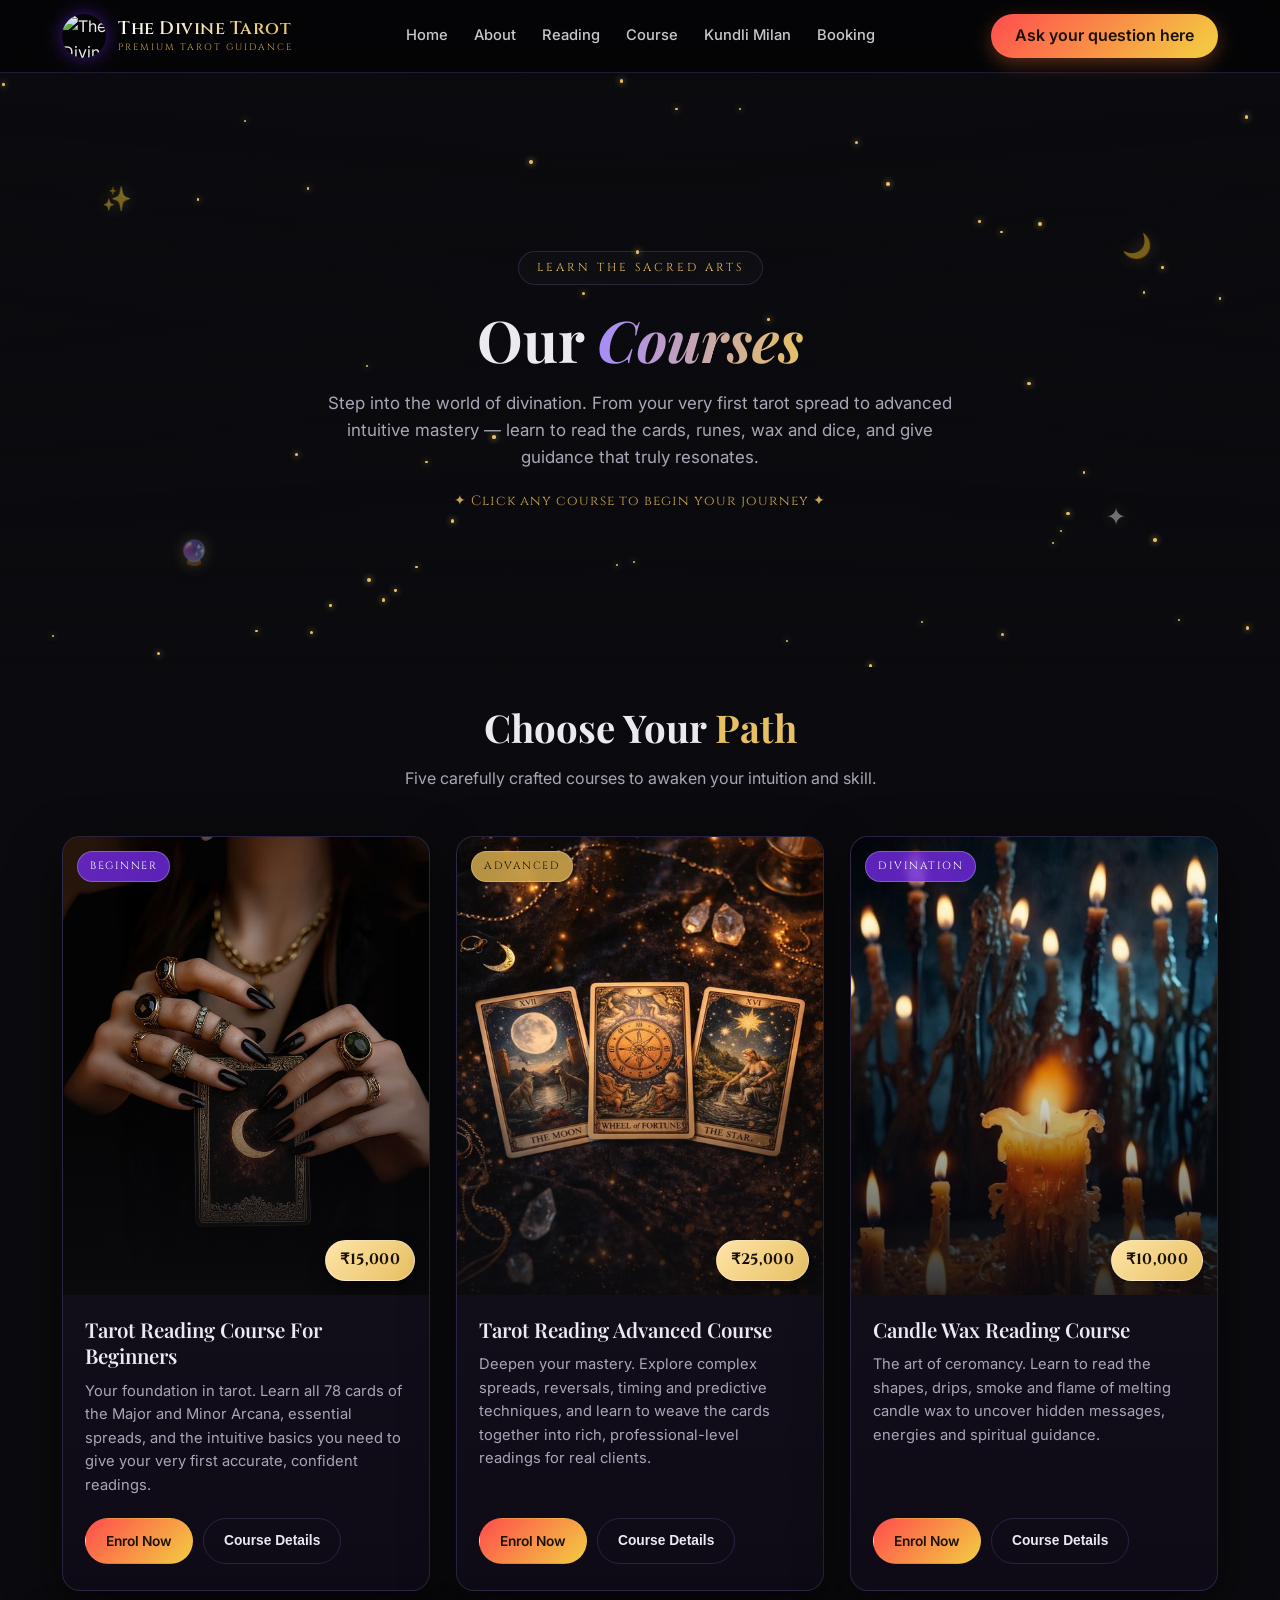
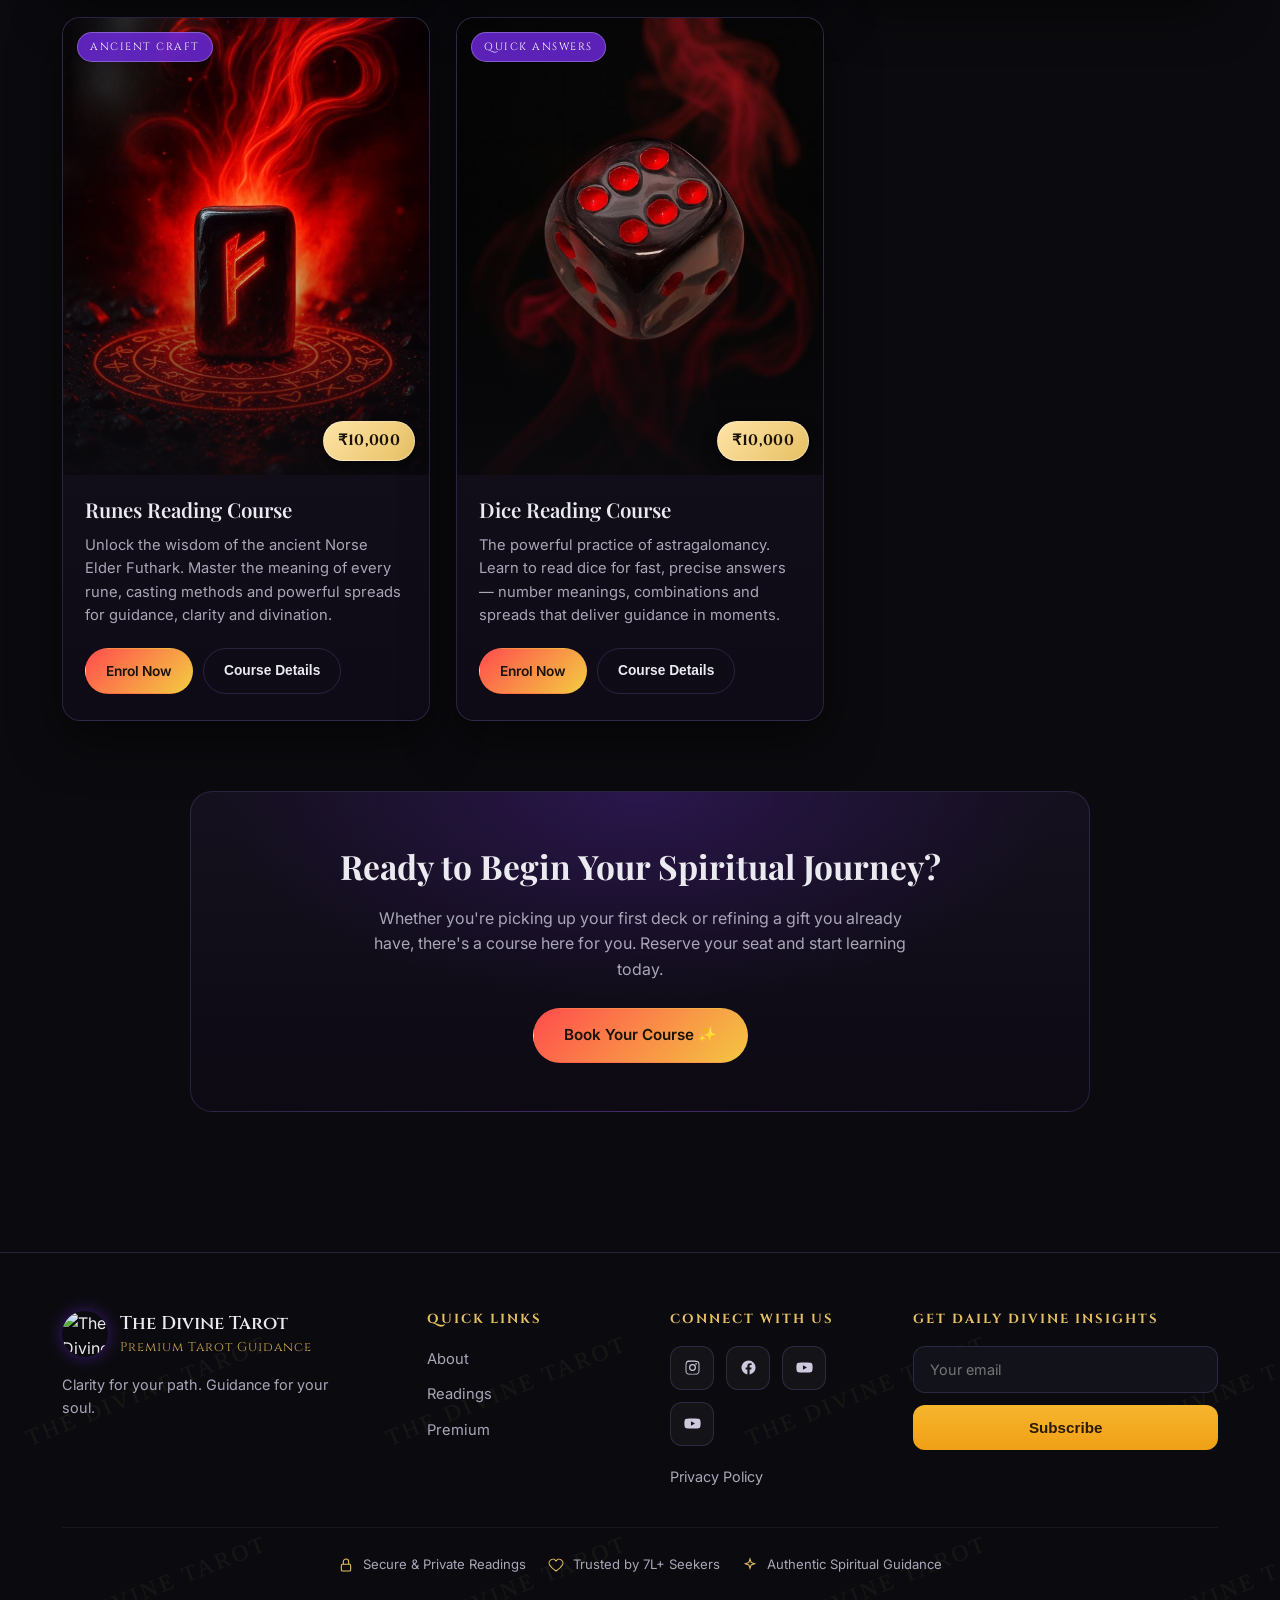
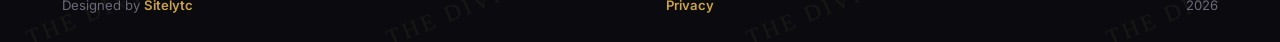
==== index.html @ 6c2a4362 "fix: update course booking link domain to .com" ====
<!DOCTYPE html>
<html lang="en">

<head>
  <meta charset="UTF-8" />
  <meta name="viewport" content="width=device-width, initial-scale=1, maximum-scale=5" />
  <meta name="theme-color" content="#6d28d9" />
  <title>Our Courses | The Divine Tarot</title>
  <meta name="description"
    content="Learn tarot, runes, candle wax and dice reading with The Divine Tarot. Beginner to advanced spiritual courses to master divination and give accurate readings." />
  <meta property="og:title" content="Our Courses | The Divine Tarot" />
  <meta property="og:description"
    content="Master tarot, runes, candle wax and dice reading — beginner to advanced spiritual courses." />
  <meta property="og:type" content="website" />
  <link rel="icon" href="https://thedivinetarotonline.com/logo.png" />
  <link rel="preconnect" href="https://fonts.googleapis.com" />
  <link rel="preconnect" href="https://fonts.gstatic.com" crossorigin />
  <link rel="preconnect" href="https://thedivinetarotonline.co.in" crossorigin />
  <link rel="dns-prefetch" href="https://thedivinetarotonline.co.in" />
  <link
    href="https://fonts.googleapis.com/css2?family=Cinzel:wght@500;600;700&family=Playfair+Display:ital,wght@0,500;0,600;0,700;1,500&family=Inter:wght@300;400;500;600;700&display=swap"
    rel="stylesheet" />
  <noscript>
    <style>
      .reveal {
        opacity: 1 !important
      }
    </style>
  </noscript>
  <style>
    :root {
      --bg: #0b0b0f;
      --bg-soft: #12121a;
      --card: #16121f;
      --text: #eaeaf0;
      --muted: #a9a6b8;
      --purple: #6d28d9;
      --purple-light: #a78bfa;
      --gold: #e6c063;
      --gold-soft: #c9a24b;
      --border: rgba(167, 139, 250, .18);
      --shadow: 0 18px 50px rgba(0, 0, 0, .55);
      --serif: "Playfair Display", serif;
      --display: "Cinzel", serif;
      --body: "Inter", sans-serif;
    }

    * {
      box-sizing: border-box;
      margin: 0;
      padding: 0
    }

    html {
      scroll-behavior: smooth
    }

    body {
      background: var(--bg);
      color: var(--text);
      font-family: var(--body);
      line-height: 1.6;
      -webkit-font-smoothing: antialiased;
      overflow-x: hidden;
    }

    a {
      color: inherit;
      text-decoration: none
    }

    img {
      max-width: 100%;
      display: block
    }

    .wrap {
      max-width: 1200px;
      margin: 0 auto;
      padding: 0 22px
    }

    /* ---------- Header ---------- */
    header.site {
      position: sticky;
      top: 0;
      z-index: 100;
      background: rgba(0, 0, 0, .6);
      backdrop-filter: blur(14px);
      -webkit-backdrop-filter: blur(14px);
      border-bottom: 1px solid var(--border);
    }

    .nav {
      display: grid;
      grid-template-columns: 1fr auto 1fr;
      align-items: center;
      gap: 20px;
      height: 72px;
      position: relative;
    }

    .nav-actions {
      justify-self: end;
      display: flex;
      align-items: center;
      gap: 10px
    }

    .brand {
      justify-self: start;
      display: flex;
      align-items: center;
      gap: 12px
    }

    .brand img {
      width: 44px;
      height: 44px;
      border-radius: 50%;
      box-shadow: 0 0 18px rgba(109, 40, 217, .6)
    }

    .brand-txt {
      display: flex;
      flex-direction: column;
      align-items: flex-start;
      line-height: 1.15
    }

    .brand-name {
      font-family: var(--display);
      font-weight: 600;
      font-size: 1.12rem;
      letter-spacing: .5px;
      background: linear-gradient(90deg, #fff, var(--gold));
      -webkit-background-clip: text;
      background-clip: text;
      -webkit-text-fill-color: transparent;
    }

    .brand-sub {
      font-family: var(--display);
      font-size: .58rem;
      letter-spacing: 2px;
      text-transform: uppercase;
      color: var(--gold-soft);
      margin-top: 2px
    }

    nav.links {
      justify-self: center;
      display: flex;
      align-items: center;
      gap: 26px
    }

    nav.links a {
      font-size: .92rem;
      font-weight: 500;
      color: var(--text);
      opacity: .85;
      transition: .25s;
      position: relative;
    }

    nav.links a::after {
      content: "";
      position: absolute;
      left: 0;
      bottom: -6px;
      width: 0;
      height: 2px;
      background: linear-gradient(90deg, var(--purple), var(--gold));
      transition: .25s;
    }

    nav.links a:hover {
      opacity: 1
    }

    nav.links a:hover::after {
      width: 100%
    }

    .menu-btn {
      display: none;
      position: absolute;
      right: 0;
      top: 50%;
      transform: translateY(-50%);
      z-index: 5;
      background: none;
      border: 0;
      color: var(--text);
      font-size: 1.6rem;
      cursor: pointer;
      line-height: 1
    }

    .mobile-nav {
      display: none;
      flex-direction: column;
      gap: 4px;
      padding: 10px 22px 20px;
      border-bottom: 1px solid var(--border);
      background: rgba(0, 0, 0, .85)
    }

    .mobile-nav a {
      padding: 12px 6px;
      border-bottom: 1px solid rgba(255, 255, 255, .05);
      font-size: .95rem
    }

    .mobile-nav.open {
      display: flex
    }

    .header-cta {
      background: linear-gradient(135deg, #ff4d4d, #f4c542 90%);
      color: #1a1206 !important;
      opacity: 1 !important;
      padding: 9px 24px;
      border-radius: 9999px;
      font-weight: 600;
      box-shadow: 0 6px 18px rgba(255, 120, 60, .32);
      transition: .25s;
      white-space: nowrap
    }

    .header-cta::after {
      display: none !important
    }

    .header-cta:hover {
      filter: brightness(1.07);
      transform: translateY(-1px)
    }

    .header-cta.ghost {
      background: none;
      border: 1px solid var(--border);
      color: var(--text) !important;
      box-shadow: none
    }

    .header-cta.ghost:hover {
      border-color: var(--gold);
      color: var(--gold) !important;
      filter: none
    }

    /* ---------- Hero ---------- */
    .hero {
      position: relative;
      overflow: hidden;
      text-align: center;
      min-height: 66vh;
      display: flex;
      align-items: center;
      justify-content: center;
      padding: 120px 22px 96px;
    }

    .hero-bg {
      position: absolute;
      inset: 0;
      z-index: 0;
      overflow: hidden
    }

    .hero-bg::before {
      content: "";
      position: absolute;
      inset: -6%;
      background: url('https://thedivinetarotonline.com/imgbg.png') center 35%/cover no-repeat;
      animation: kenburns 26s ease-in-out infinite alternate;
      will-change: transform
    }

    .hero-bg::after {
      content: "";
      position: absolute;
      inset: 0;
      background:
        radial-gradient(1100px 520px at 50% 34%, rgba(11, 11, 15, .28), transparent 72%),
        linear-gradient(180deg, rgba(11, 11, 15, .80), rgba(11, 11, 15, .50) 42%, rgba(11, 11, 15, .95));
    }

    @keyframes kenburns {
      0% {
        transform: scale(1.02) translateY(0)
      }

      100% {
        transform: scale(1.16) translateY(-2.5%)
      }
    }

    .eyebrow {
      display: inline-block;
      font-family: var(--display);
      letter-spacing: 3px;
      font-size: .72rem;
      text-transform: uppercase;
      color: var(--gold);
      border: 1px solid var(--border);
      border-radius: 40px;
      padding: 7px 18px;
      margin-bottom: 22px;
      background: rgba(255, 255, 255, .02);
    }

    .hero h1 {
      font-family: var(--serif);
      font-weight: 700;
      font-size: clamp(2.2rem, 5vw, 3.6rem);
      line-height: 1.12;
      margin-bottom: 18px;
    }

    .hero h1 em {
      font-style: italic;
      background: linear-gradient(90deg, var(--purple-light), var(--gold));
      -webkit-background-clip: text;
      background-clip: text;
      -webkit-text-fill-color: transparent
    }

    .hero p {
      max-width: 640px;
      margin: 0 auto;
      color: var(--muted);
      font-size: 1.06rem
    }

    .hero .note {
      margin-top: 20px;
      font-size: .85rem;
      color: var(--gold-soft);
      font-family: var(--display);
      letter-spacing: 1px
    }

    /* ---------- Courses ---------- */
    .courses {
      padding: 30px 0 70px
    }

    .section-head {
      text-align: center;
      margin-bottom: 44px
    }

    .section-head h2 {
      font-family: var(--serif);
      font-size: clamp(1.7rem, 3.5vw, 2.4rem);
      font-weight: 700
    }

    .section-head span {
      color: var(--gold)
    }

    .section-head p {
      color: var(--muted);
      margin-top: 8px
    }

    .grid {
      display: grid;
      gap: 26px;
      grid-template-columns: repeat(3, 1fr);
    }

    .card {
      background: linear-gradient(180deg, var(--card), #0e0b16);
      border: 1px solid var(--border);
      border-radius: 18px;
      overflow: hidden;
      display: flex;
      flex-direction: column;
      box-shadow: var(--shadow);
      transition: transform .3s ease, border-color .3s ease, box-shadow .3s ease;
    }

    .card:hover {
      transform: translateY(-8px);
      border-color: rgba(230, 192, 99, .5);
      box-shadow: 0 26px 60px rgba(109, 40, 217, .28)
    }

    .card .thumb {
      position: relative;
      aspect-ratio: 4/5;
      overflow: hidden
    }

    .card .thumb img {
      width: 100%;
      height: 100%;
      object-fit: cover;
      transition: .5s
    }

    .card:hover .thumb img {
      transform: scale(1.06)
    }

    .card .thumb::after {
      content: "";
      position: absolute;
      inset: 0;
      background: linear-gradient(180deg, transparent 45%, rgba(11, 11, 15, .85))
    }

    .badge {
      position: absolute;
      top: 14px;
      left: 14px;
      z-index: 2;
      font-family: var(--display);
      font-size: .66rem;
      letter-spacing: 1.5px;
      text-transform: uppercase;
      padding: 6px 12px;
      border-radius: 30px;
      color: #fff;
      background: rgba(109, 40, 217, .85);
      border: 1px solid rgba(255, 255, 255, .25);
      backdrop-filter: blur(4px);
    }

    .badge.adv {
      background: rgba(201, 162, 75, .9);
      color: #1a1206
    }

    .price-tag {
      position: absolute;
      bottom: 14px;
      right: 14px;
      z-index: 2;
      font-family: var(--display);
      font-weight: 700;
      font-size: .95rem;
      letter-spacing: .3px;
      padding: 7px 14px;
      border-radius: 40px;
      color: #1a1206;
      background: linear-gradient(135deg, #ffe4a8, #e6c063);
      box-shadow: 0 6px 16px rgba(0, 0, 0, .45);
      border: 1px solid rgba(255, 255, 255, .35)
    }

    .card .body {
      padding: 22px 22px 26px;
      display: flex;
      flex-direction: column;
      flex: 1
    }

    .card h3 {
      font-family: var(--serif);
      font-size: 1.28rem;
      font-weight: 600;
      margin-bottom: 10px;
      line-height: 1.3
    }

    .card p {
      color: var(--muted);
      font-size: .92rem;
      flex: 1
    }

    .card .cta-row {
      display: flex;
      gap: 10px;
      margin-top: 20px;
      flex-wrap: wrap
    }

    .btn {
      display: inline-block;
      font-weight: 600;
      font-size: .86rem;
      padding: 11px 20px;
      border-radius: 40px;
      cursor: pointer;
      transition: .25s;
      border: 1px solid transparent;
    }

    .btn-primary {
      background: linear-gradient(135deg, #ff4d4d 0%, #f4c542 55%, #ffe4a8 100%);
      background-size: 200% 100%;
      color: #1a1206;
      border-radius: 9999px;
      animation: ctaPulse 2.6s ease-in-out infinite;
    }

    .btn-primary:hover {
      filter: brightness(1.06);
      transform: translateY(-2px)
    }

    .btn-ghost {
      background: transparent;
      border-color: var(--border);
      color: var(--text)
    }

    .btn-ghost:hover {
      border-color: var(--gold);
      color: var(--gold)
    }

    /* ---------- Enroll strip ---------- */
    .strip {
      text-align: center;
      margin: 0 auto 70px;
      max-width: 900px;
      padding: 48px 30px;
      border-radius: 22px;
      border: 1px solid var(--border);
      background:
        radial-gradient(600px 300px at 50% 0%, rgba(109, 40, 217, .25), transparent 70%),
        linear-gradient(180deg, #14101d, #0d0a14);
    }

    .strip h2 {
      font-family: var(--serif);
      font-size: clamp(1.5rem, 3vw, 2.1rem);
      margin-bottom: 12px
    }

    .strip p {
      color: var(--muted);
      max-width: 560px;
      margin: 0 auto 26px
    }

    /* ---------- Footer ---------- */
    footer.site {
      position: relative;
      overflow: hidden;
      background: var(--bg);
      border-top: 1px solid var(--border);
      padding: 56px 0 26px
    }

    footer.site::before {
      content: "";
      position: absolute;
      inset: 0;
      z-index: 0;
      pointer-events: none;
      background-image: url("data:image/svg+xml,%3Csvg xmlns='http://www.w3.org/2000/svg' width='360' height='200'%3E%3Ctext x='6' y='130' font-family='Georgia,serif' font-size='23' letter-spacing='3' fill='%23e6c063' fill-opacity='0.06' transform='rotate(-22 180 100)'%3ETHE DIVINE TAROT%3C/text%3E%3C/svg%3E");
      background-size: 360px 200px
    }

    footer.site .wrap {
      position: relative;
      z-index: 1
    }

    .foot-grid {
      display: grid;
      grid-template-columns: 1.6fr 1fr 1fr 1.5fr;
      gap: 40px
    }

    .foot-brand .fb-top {
      display: flex;
      align-items: center;
      gap: 12px;
      margin-bottom: 14px
    }

    .foot-brand img {
      width: 46px;
      height: 46px;
      border-radius: 50%;
      box-shadow: 0 0 16px rgba(109, 40, 217, .5)
    }

    .foot-brand h4 {
      font-family: var(--display);
      font-weight: 600;
      font-size: 1.15rem
    }

    .foot-brand .tag {
      color: var(--gold-soft);
      font-size: .8rem;
      font-family: var(--display);
      letter-spacing: 1px
    }

    .foot-brand p.desc {
      color: var(--muted);
      font-size: .9rem;
      margin-top: 12px;
      max-width: 300px
    }

    .foot h5 {
      font-family: var(--display);
      font-size: .82rem;
      letter-spacing: 2px;
      text-transform: uppercase;
      color: var(--gold);
      margin-bottom: 16px
    }

    .foot ul {
      list-style: none;
      display: flex;
      flex-direction: column;
      gap: 10px
    }

    .foot ul a {
      color: var(--muted);
      font-size: .92rem;
      transition: .2s
    }

    .foot ul a:hover {
      color: var(--text);
      padding-left: 4px
    }

    .socials {
      display: flex;
      gap: 12px;
      margin-bottom: 18px;
      flex-wrap: wrap
    }

    .socials a {
      width: 44px;
      height: 44px;
      border-radius: 12px;
      border: 1px solid var(--border);
      background: rgba(255, 255, 255, .04);
      display: flex;
      align-items: center;
      justify-content: center;
      color: #cfc9dd;
      transition: .25s
    }

    .socials a:hover {
      border-color: var(--gold);
      color: #fff;
      background: rgba(255, 255, 255, .09);
      transform: translateY(-2px)
    }

    .socials svg {
      width: 17px;
      height: 17px;
      fill: currentColor
    }

    .news {
      display: flex;
      flex-direction: column;
      gap: 12px;
      max-width: 360px
    }

    .news input {
      width: 100%;
      background: var(--bg-soft);
      border: 1px solid var(--border);
      border-radius: 12px;
      padding: 14px 16px;
      color: var(--text);
      font-family: var(--body);
      font-size: .9rem
    }

    .news input:focus {
      outline: none;
      border-color: var(--gold-soft)
    }

    .news button {
      width: 100%;
      background: linear-gradient(180deg, #f6b52e, #f0a015);
      border: 0;
      color: #2a1a00;
      padding: 14px;
      border-radius: 12px;
      font-weight: 700;
      font-size: .95rem;
      cursor: pointer;
      transition: .2s
    }

    .news button:hover {
      filter: brightness(1.05)
    }

    .foot-privacy {
      display: inline-block;
      color: var(--muted);
      font-size: .9rem;
      transition: .2s
    }

    .foot-privacy:hover {
      color: var(--gold);
      padding-left: 4px
    }

    .foot-email {
      margin-top: 18px;
      color: var(--gold-soft);
      font-size: .86rem;
      display: flex;
      align-items: center;
      gap: 9px
    }

    .foot-email svg {
      width: 15px;
      height: 15px;
      stroke: var(--gold);
      fill: none;
      stroke-width: 1.6
    }

    .trust {
      display: flex;
      gap: 22px;
      flex-wrap: wrap;
      justify-content: center;
      margin: 38px 0 20px;
      padding-top: 26px;
      border-top: 1px solid rgba(255, 255, 255, .06)
    }

    .trust span {
      font-size: .82rem;
      color: var(--muted);
      display: flex;
      align-items: center;
      gap: 9px
    }

    .trust span svg {
      width: 16px;
      height: 16px;
      stroke: var(--gold);
      fill: none;
      stroke-width: 1.6;
      flex-shrink: 0
    }

    .copy {
      display: flex;
      justify-content: space-between;
      align-items: center;
      flex-wrap: wrap;
      gap: 8px;
      color: #6b6879;
      font-size: .82rem
    }

    .copy a {
      color: var(--gold-soft);
      font-weight: 600
    }

    /* ---------- Animations (matched to core site) ---------- */
    @keyframes ctaPulse {

      0%,
      100% {
        box-shadow: 0 0 20px rgba(255, 215, 0, .30), 0 0 42px rgba(255, 77, 77, .16);
        background-position: 0% 50%
      }

      50% {
        box-shadow: 0 0 30px rgba(255, 215, 0, .50), 0 0 66px rgba(255, 77, 77, .26);
        background-position: 100% 50%
      }
    }

    @keyframes fadeInUp {
      0% {
        opacity: 0;
        transform: translateY(26px)
      }

      100% {
        opacity: 1;
        transform: translateY(0)
      }
    }

    @keyframes floatY {

      0%,
      100% {
        transform: translateY(0)
      }

      50% {
        transform: translateY(-10px)
      }
    }

    @keyframes twinkle {

      0%,
      100% {
        opacity: .12;
        transform: scale(.7)
      }

      50% {
        opacity: .9;
        transform: scale(1.15)
      }
    }

    @keyframes spinSlow {
      to {
        transform: rotate(1turn)
      }
    }

    @keyframes shimmerSweep {
      0% {
        transform: translateX(-160%)
      }

      60%,
      100% {
        transform: translateX(160%)
      }
    }

    @keyframes glowPulse {

      0%,
      100% {
        box-shadow: 0 0 16px rgba(109, 40, 217, .5)
      }

      50% {
        box-shadow: 0 0 26px rgba(230, 192, 99, .55)
      }
    }

    .reveal {
      opacity: 0
    }

    .reveal.in {
      animation: fadeInUp .7s cubic-bezier(.4, 0, .2, 1) forwards
    }

    /* starfield + floating glyphs in hero */
    .hero-inner {
      position: relative;
      z-index: 3;
      max-width: 780px;
      margin: 0 auto
    }

    .stars {
      position: absolute;
      inset: 0;
      z-index: 1;
      pointer-events: none
    }

    .stars i {
      position: absolute;
      width: 3px;
      height: 3px;
      border-radius: 50%;
      background: var(--gold);
      box-shadow: 0 0 6px var(--gold);
      animation: twinkle 4s ease-in-out infinite
    }

    .float-glyph {
      position: absolute;
      z-index: 1;
      font-size: 1.5rem;
      opacity: .45;
      pointer-events: none;
      animation: floatY 7s ease-in-out infinite;
      filter: drop-shadow(0 0 8px rgba(230, 192, 99, .5))
    }

    /* logo subtle glow */
    .brand img {
      animation: glowPulse 4s ease-in-out infinite
    }

    /* card shine sweep on hover */
    .card {
      position: relative
    }

    .card::before {
      content: "";
      position: absolute;
      top: 0;
      left: -30%;
      width: 60%;
      height: 100%;
      z-index: 4;
      pointer-events: none;
      transform: translateX(-160%);
      background: linear-gradient(100deg, transparent, rgba(255, 255, 255, .16), transparent)
    }

    .card:hover::before {
      animation: shimmerSweep 1.1s ease
    }

    /* ---------- Course detail modal ---------- */
    body.no-scroll {
      overflow: hidden
    }

    .modal-overlay {
      position: fixed;
      inset: 0;
      z-index: 200;
      display: flex;
      align-items: center;
      justify-content: center;
      padding: 20px;
      background: rgba(6, 5, 12, .78);
      backdrop-filter: blur(6px);
      -webkit-backdrop-filter: blur(6px);
      opacity: 0;
      visibility: hidden;
      transition: opacity .3s ease, visibility .3s ease;
    }

    .modal-overlay.open {
      opacity: 1;
      visibility: visible
    }

    .modal {
      --accent: #8b5cf6;
      position: relative;
      width: 100%;
      max-width: 620px;
      max-height: 88vh;
      overflow-y: auto;
      background: linear-gradient(180deg, #17121f, #0c0a13);
      border: 1px solid color-mix(in srgb, var(--accent) 45%, transparent);
      border-radius: 20px;
      box-shadow: 0 30px 80px rgba(0, 0, 0, .6), 0 0 46px color-mix(in srgb, var(--accent) 28%, transparent);
      transform: translateY(24px) scale(.96);
      opacity: 0;
      transition: transform .35s cubic-bezier(.2, .8, .2, 1), opacity .35s ease;
    }

    .modal-overlay.open .modal {
      transform: translateY(0) scale(1);
      opacity: 1
    }

    .modal::-webkit-scrollbar {
      width: 8px
    }

    .modal::-webkit-scrollbar-thumb {
      background: color-mix(in srgb, var(--accent) 50%, transparent);
      border-radius: 8px
    }

    .modal-close {
      position: absolute;
      top: 12px;
      right: 12px;
      z-index: 3;
      width: 38px;
      height: 38px;
      border-radius: 50%;
      border: 1px solid var(--border);
      background: rgba(0, 0, 0, .45);
      color: #fff;
      font-size: 1.4rem;
      line-height: 1;
      cursor: pointer;
      transition: .2s;
      display: flex;
      align-items: center;
      justify-content: center
    }

    .modal-close:hover {
      background: var(--accent);
      border-color: var(--accent);
      transform: rotate(90deg)
    }

    .modal-media {
      position: relative;
      height: 180px;
      overflow: hidden;
      border-radius: 20px 20px 0 0
    }

    .modal-media img {
      width: 100%;
      height: 100%;
      object-fit: cover
    }

    .modal-media::after {
      content: "";
      position: absolute;
      inset: 0;
      background: linear-gradient(180deg, transparent 30%, rgba(12, 10, 19, .95))
    }

    .modal-eyebrow {
      position: absolute;
      top: 16px;
      left: 18px;
      z-index: 2;
      font-family: var(--display);
      font-size: .64rem;
      letter-spacing: 2px;
      text-transform: uppercase;
      padding: 6px 13px;
      border-radius: 30px;
      color: #1a1206;
      background: var(--accent);
      box-shadow: 0 4px 14px color-mix(in srgb, var(--accent) 45%, transparent)
    }

    .modal-body {
      padding: 6px 26px 28px
    }

    .modal-head {
      display: flex;
      align-items: flex-start;
      justify-content: space-between;
      gap: 16px;
      margin: -42px 0 6px;
      position: relative;
      z-index: 2
    }

    .modal-head h3 {
      font-family: var(--serif);
      font-size: 1.5rem;
      font-weight: 700;
      line-height: 1.25;
      text-shadow: 0 2px 10px rgba(0, 0, 0, .6)
    }

    .modal-price {
      flex-shrink: 0;
      font-family: var(--display);
      font-weight: 700;
      font-size: 1rem;
      white-space: nowrap;
      padding: 8px 16px;
      border-radius: 40px;
      color: #1a1206;
      background: linear-gradient(135deg, #ffe4a8, var(--accent));
      box-shadow: 0 6px 18px color-mix(in srgb, var(--accent) 40%, transparent)
    }

    .modal h4 {
      font-family: var(--display);
      font-size: .78rem;
      letter-spacing: 2px;
      text-transform: uppercase;
      color: var(--accent);
      margin: 22px 0 12px;
      display: flex;
      align-items: center;
      gap: 8px
    }

    .modal h4::before {
      content: "";
      width: 22px;
      height: 1px;
      background: var(--accent)
    }

    .modal-list {
      list-style: none;
      display: flex;
      flex-direction: column;
      gap: 9px
    }

    .modal-list li {
      position: relative;
      padding-left: 28px;
      color: var(--text);
      font-size: .94rem;
      line-height: 1.5
    }

    .modal-list li::before {
      content: "✦";
      position: absolute;
      left: 0;
      top: 1px;
      color: var(--accent);
      font-size: .85rem
    }

    .modal-list.need li::before {
      content: "◆";
      font-size: .7rem;
      top: 3px;
      opacity: .8
    }

    .modal-info {
      margin-top: 22px;
      padding: 16px 18px;
      border-radius: 14px;
      background: rgba(255, 255, 255, .03);
      border: 1px solid var(--border);
      color: var(--muted);
      font-size: .86rem;
      line-height: 1.6
    }

    .modal-info b {
      color: var(--gold-soft);
      font-weight: 600
    }

    .modal-cta {
      display: flex;
      gap: 12px;
      margin-top: 24px;
      flex-wrap: wrap
    }

    .modal-cta .btn {
      flex: 1;
      text-align: center;
      min-width: 150px
    }

    @media(max-width:520px) {
      .modal-head {
        flex-direction: column;
        gap: 10px;
        margin-top: -36px
      }

      .modal-body {
        padding: 6px 20px 24px
      }
    }

    @media(prefers-reduced-motion:reduce) {
      * {
        animation: none !important;
        transition: none !important
      }

      .reveal {
        opacity: 1
      }

      .modal {
        transform: none
      }
    }

    @media(max-width:900px) {
      .grid {
        grid-template-columns: repeat(2, 1fr)
      }

      .foot-grid {
        grid-template-columns: 1fr 1fr;
        gap: 32px
      }

      .foot-brand {
        grid-column: 1/-1
      }
    }

    @media(max-width:860px) {
      .nav {
        display: flex;
        justify-content: space-between;
        align-items: center
      }

      .nav-actions,
      nav.links {
        display: none
      }

      .menu-btn {
        display: block;
        position: static;
        transform: none
      }

      .brand {
        justify-self: auto
      }

      .brand-sub {
        display: none
      }
    }

    @media(max-width:680px) {
      .grid {
        grid-template-columns: 1fr;
        max-width: 400px;
        margin: 0 auto
      }

      .foot-grid {
        grid-template-columns: 1fr
      }
    }
  </style>
</head>

<body>

  <!-- ============ HEADER ============ -->
  <header class="site">
    <div class="wrap nav">
      <a class="brand" href="https://thedivinetarotonline.com/">
        <img src="https://thedivinetarotonline.com/logo.png" alt="The Divine Tarot Logo" />
        <span class="brand-txt">
          <span class="brand-name">The Divine Tarot</span>
          <span class="brand-sub">Premium Tarot Guidance</span>
        </span>
      </a>
      <nav class="links">
        <a href="https://thedivinetarotonline.com/">Home</a>
        <a href="https://thedivinetarotonline.com/about">About</a>
        <a href="https://thedivinetarotonline.com/reading">Reading</a>
        <a href="https://learn.thedivinetarotonline.com/">Course</a>
        <a href="https://thedivinetarotonline.com/kundli-milan">Kundli Milan</a>
        <a href="https://thedivinetarotonline.co.in/">Booking</a>
      </nav>
      <div class="nav-actions">
        <a class="header-cta" href="https://thedivinetarotonline.com/reading">Ask your question here</a>
      </div>
      <button class="menu-btn" id="menuBtn" aria-label="Open menu">&#9776;</button>
    </div>
    <div class="mobile-nav" id="mobileNav">
      <a href="https://thedivinetarotonline.com/">Home</a>
      <a href="https://thedivinetarotonline.com/about">About</a>
      <a href="https://thedivinetarotonline.com/reading">Reading</a>
      <a href="https://learn.thedivinetarotonline.com/">Course</a>
      <a href="https://thedivinetarotonline.com/kundli-milan">Kundli Milan</a>
      <a href="https://thedivinetarotonline.co.in/">Booking</a>
      <a href="https://thedivinetarotonline.com/reading">Ask your question here</a>
    </div>
  </header>

  <!-- ============ HERO ============ -->
  <section class="hero">
    <div class="hero-bg" aria-hidden="true"></div>
    <div class="stars" id="stars" aria-hidden="true"></div>
    <span class="float-glyph" style="top:18%;left:8%" aria-hidden="true">✨</span>
    <span class="float-glyph" style="top:26%;right:10%;animation-delay:1.5s" aria-hidden="true">🌙</span>
    <span class="float-glyph" style="bottom:16%;left:14%;animation-delay:2.4s" aria-hidden="true">🔮</span>
    <span class="float-glyph" style="bottom:22%;right:12%;animation-delay:.8s" aria-hidden="true">✦</span>
    <div class="hero-inner">
      <span class="eyebrow reveal">Learn The Sacred Arts</span>
      <h1 class="reveal" style="animation-delay:.1s">Our <em>Courses</em></h1>
      <p class="reveal" style="animation-delay:.2s">Step into the world of divination. From your very first tarot spread
        to advanced intuitive mastery — learn to read the cards, runes, wax and dice, and give guidance that truly
        resonates.</p>
      <div class="note reveal" style="animation-delay:.3s">✦ Click any course to begin your journey ✦</div>
    </div>
  </section>

  <!-- ============ COURSES ============ -->
  <section class="courses">
    <div class="wrap">
      <div class="section-head reveal">
        <h2>Choose Your <span>Path</span></h2>
        <p>Five carefully crafted courses to awaken your intuition and skill.</p>
      </div>

      <div class="grid">

        <!-- 1. Beginner -->
        <article class="card reveal">
          <div class="thumb">
            <span class="badge">Beginner</span>
            <img src="images/221f368322aa50b5adb8d520bdf3bbd0.png"
              alt="Hands holding a tarot deck — Tarot Reading Course for Beginners" loading="lazy" />
            <span class="price-tag">₹15,000</span>
          </div>
          <div class="body">
            <h3>Tarot Reading Course For Beginners</h3>
            <p>Your foundation in tarot. Learn all 78 cards of the Major and Minor Arcana, essential spreads, and the
              intuitive basics you need to give your very first accurate, confident readings.</p>
            <div class="cta-row">
              <a class="btn btn-primary btn-enrol" href="https://rzp.io/rzp/g9nbAXD8" target="_blank"
                rel="noopener">Enrol Now</a>
              <button type="button" class="btn btn-ghost btn-details">Course Details</button>
            </div>
          </div>
        </article>

        <!-- 2. Advance -->
        <article class="card reveal">
          <div class="thumb">
            <span class="badge adv">Advanced</span>
            <img src="images/51960be84230e86eef749cd77a2fa332.png"
              alt="Three mystical tarot cards — Tarot Reading Advanced Course" loading="lazy" />
            <span class="price-tag">₹25,000</span>
          </div>
          <div class="body">
            <h3>Tarot Reading Advanced Course</h3>
            <p>Deepen your mastery. Explore complex spreads, reversals, timing and predictive techniques, and learn to
              weave the cards together into rich, professional-level readings for real clients.</p>
            <div class="cta-row">
              <a class="btn btn-primary btn-enrol" href="https://rzp.io/rzp/8Rq6jrV" target="_blank"
                rel="noopener">Enrol Now</a>
              <button type="button" class="btn btn-ghost btn-details">Course Details</button>
            </div>
          </div>
        </article>

        <!-- 3. Candle Wax -->
        <article class="card reveal">
          <div class="thumb">
            <span class="badge">Divination</span>
            <img src="images/dfb6d63143f19aac3492408c13ab48a1.jpg" alt="Glowing candles — Candle Wax Reading Course"
              loading="lazy" />
            <span class="price-tag">₹10,000</span>
          </div>
          <div class="body">
            <h3>Candle Wax Reading Course</h3>
            <p>The art of ceromancy. Learn to read the shapes, drips, smoke and flame of melting candle wax to uncover
              hidden messages, energies and spiritual guidance.</p>
            <div class="cta-row">
              <a class="btn btn-primary btn-enrol" href="https://rzp.io/rzp/hfgJEgu" target="_blank"
                rel="noopener">Enrol Now</a>
              <button type="button" class="btn btn-ghost btn-details">Course Details</button>
            </div>
          </div>
        </article>

        <!-- 4. Runes -->
        <article class="card reveal">
          <div class="thumb">
            <span class="badge">Ancient Craft</span>
            <img src="images/e9d8e5d2ca0a71a727d32b6f406ce664.png" alt="Glowing rune stone — Runes Reading Course"
              loading="lazy" />
            <span class="price-tag">₹10,000</span>
          </div>
          <div class="body">
            <h3>Runes Reading Course</h3>
            <p>Unlock the wisdom of the ancient Norse Elder Futhark. Master the meaning of every rune, casting methods
              and powerful spreads for guidance, clarity and divination.</p>
            <div class="cta-row">
              <a class="btn btn-primary btn-enrol" href="https://rzp.io/rzp/mwcZzgiI" target="_blank"
                rel="noopener">Enrol Now</a>
              <button type="button" class="btn btn-ghost btn-details">Course Details</button>
            </div>
          </div>
        </article>

        <!-- 5. Dice -->
        <article class="card reveal">
          <div class="thumb">
            <span class="badge">Quick Answers</span>
            <img src="images/b3367a022978047af5b1c85224883ec6.png"
              alt="Red dice in mystical smoke — Dice Reading Course" loading="lazy" />
            <span class="price-tag">₹10,000</span>
          </div>
          <div class="body">
            <h3>Dice Reading Course</h3>
            <p>The powerful practice of astragalomancy. Learn to read dice for fast, precise answers — number meanings,
              combinations and spreads that deliver guidance in moments.</p>
            <div class="cta-row">
              <a class="btn btn-primary btn-enrol" href="https://rzp.io/rzp/pqA8ayy" target="_blank"
                rel="noopener">Enrol Now</a>
              <button type="button" class="btn btn-ghost btn-details">Course Details</button>
            </div>
          </div>
        </article>

      </div>
    </div>
  </section>

  <!-- ============ ENROLL STRIP ============ -->
  <section class="courses" style="padding-top:0">
    <div class="wrap">
      <div class="strip reveal">
        <h2>Ready to Begin Your Spiritual Journey?</h2>
        <p>Whether you're picking up your first deck or refining a gift you already have, there's a course here for you.
          Reserve your seat and start learning today.</p>
        <a class="btn btn-primary" href="https://thedivinetarotonline.com/"
          style="font-size:.95rem;padding:14px 30px">Book Your Course ✨</a>
      </div>
    </div>
  </section>

  <!-- ============ FOOTER ============ -->
  <footer class="site">
    <div class="wrap">
      <div class="foot-grid">
        <div class="foot foot-brand">
          <div class="fb-top">
            <img src="https://thedivinetarotonline.com/logo.png" alt="The Divine Tarot Logo" />
            <div>
              <h4>The Divine Tarot</h4>
              <div class="tag">Premium Tarot Guidance</div>
            </div>
          </div>
          <p class="desc">Clarity for your path. Guidance for your soul.</p>
        </div>

        <div class="foot">
          <h5>Quick Links</h5>
          <ul>
            <li><a href="https://thedivinetarotonline.com/about">About</a></li>
            <li><a href="https://thedivinetarotonline.com/reading">Readings</a></li>
            <li><a href="https://thedivinetarotonline.com/reading?upgrade=1">Premium</a></li>
          </ul>
        </div>

        <div class="foot">
          <h5>Connect With Us</h5>
          <div class="socials">
            <a href="https://instagram.com/thedivineetarot" aria-label="Instagram" target="_blank" rel="noopener">
              <svg viewBox="0 0 24 24">
                <path
                  d="M12 2.2c3.2 0 3.6 0 4.9.1 1.2.1 1.8.3 2.2.4.6.2 1 .5 1.4.9.4.4.7.8.9 1.4.2.4.4 1 .4 2.2.1 1.3.1 1.7.1 4.9s0 3.6-.1 4.9c-.1 1.2-.3 1.8-.4 2.2-.2.6-.5 1-.9 1.4-.4.4-.8.7-1.4.9-.4.2-1 .4-2.2.4-1.3.1-1.7.1-4.9.1s-3.6 0-4.9-.1c-1.2-.1-1.8-.3-2.2-.4-.6-.2-1-.5-1.4-.9-.4-.4-.7-.8-.9-1.4-.2-.4-.4-1-.4-2.2C2.2 15.6 2.2 15.2 2.2 12s0-3.6.1-4.9c.1-1.2.3-1.8.4-2.2.2-.6.5-1 .9-1.4.4-.4.8-.7 1.4-.9.4-.2 1-.4 2.2-.4C8.4 2.2 8.8 2.2 12 2.2m0 1.8c-3.1 0-3.5 0-4.7.1-.9 0-1.4.2-1.7.3-.4.2-.7.4-1 .7-.3.3-.5.6-.7 1-.1.3-.3.8-.3 1.7-.1 1.2-.1 1.6-.1 4.7s0 3.5.1 4.7c0 .9.2 1.4.3 1.7.2.4.4.7.7 1 .3.3.6.5 1 .7.3.1.8.3 1.7.3 1.2.1 1.6.1 4.7.1s3.5 0 4.7-.1c.9 0 1.4-.2 1.7-.3.4-.2.7-.4 1-.7.3-.3.5-.6.7-1 .1-.3.3-.8.3-1.7.1-1.2.1-1.6.1-4.7s0-3.5-.1-4.7c0-.9-.2-1.4-.3-1.7-.2-.4-.4-.7-.7-1-.3-.3-.6-.5-1-.7-.3-.1-.8-.3-1.7-.3-1.2-.1-1.6-.1-4.7-.1m0 3.1a4.9 4.9 0 1 0 0 9.8 4.9 4.9 0 0 0 0-9.8m0 8.1a3.2 3.2 0 1 1 0-6.4 3.2 3.2 0 0 1 0 6.4m6.2-8.3a1.1 1.1 0 1 1-2.3 0 1.1 1.1 0 0 1 2.3 0" />
              </svg>
            </a>
            <a href="https://facebook.com/profile.php?id=61578567343068" aria-label="Facebook" target="_blank"
              rel="noopener">
              <svg viewBox="0 0 24 24">
                <path
                  d="M22 12a10 10 0 1 0-11.6 9.9v-7H7.9V12h2.5V9.8c0-2.5 1.5-3.9 3.8-3.9 1.1 0 2.2.2 2.2.2v2.5h-1.3c-1.2 0-1.6.8-1.6 1.6V12h2.8l-.4 2.9h-2.3v7A10 10 0 0 0 22 12" />
              </svg>
            </a>
            <a href="https://youtube.com/@TheDivineTarot" aria-label="YouTube" target="_blank" rel="noopener">
              <svg viewBox="0 0 24 24">
                <path
                  d="M23 7.5a3 3 0 0 0-2.1-2.1C19 4.9 12 4.9 12 4.9s-7 0-8.9.5A3 3 0 0 0 1 7.5 31 31 0 0 0 .5 12 31 31 0 0 0 1 16.5a3 3 0 0 0 2.1 2.1c1.9.5 8.9.5 8.9.5s7 0 8.9-.5a3 3 0 0 0 2.1-2.1A31 31 0 0 0 23.5 12 31 31 0 0 0 23 7.5M9.8 15.3V8.7l5.7 3.3-5.7 3.3" />
              </svg>
            </a>
            <a href="https://youtube.com/@thedivineetarot" aria-label="YouTube second channel" target="_blank"
              rel="noopener">
              <svg viewBox="0 0 24 24">
                <path
                  d="M23 7.5a3 3 0 0 0-2.1-2.1C19 4.9 12 4.9 12 4.9s-7 0-8.9.5A3 3 0 0 0 1 7.5 31 31 0 0 0 .5 12 31 31 0 0 0 1 16.5a3 3 0 0 0 2.1 2.1c1.9.5 8.9.5 8.9.5s7 0 8.9-.5a3 3 0 0 0 2.1-2.1A31 31 0 0 0 23.5 12 31 31 0 0 0 23 7.5M9.8 15.3V8.7l5.7 3.3-5.7 3.3" />
              </svg>
            </a>
          </div>
          <a class="foot-privacy" href="https://thedivinetarotonline.com/privacy">Privacy Policy</a>
        </div>

        <div class="foot">
          <h5>Get Daily Divine Insights</h5>
          <form class="news"
            onsubmit="event.preventDefault();this.reset();alert('Thank you for subscribing to The Divine Tarot ✨');">
            <input type="email" placeholder="Your email" aria-label="Email for daily insights" required />
            <button type="submit">Subscribe</button>
          </form>
        </div>
      </div>

      <div class="trust">
        <span><svg viewBox="0 0 24 24">
            <rect x="5" y="11" width="14" height="10" rx="2" />
            <path d="M8 11V7a4 4 0 0 1 8 0v4" />
          </svg>Secure &amp; Private Readings</span>
        <span><svg viewBox="0 0 24 24">
            <path d="M12 21s-7-4.5-9.5-9A5 5 0 0 1 12 6a5 5 0 0 1 9.5 6c-2.5 4.5-9.5 9-9.5 9z" />
          </svg>Trusted by 7L+ Seekers</span>
        <span><svg viewBox="0 0 24 24">
            <path d="M12 3l1.7 5.1L19 10l-5.3 1.9L12 17l-1.7-5.1L5 10l5.3-1.9z" />
          </svg>Authentic Spiritual Guidance</span>
      </div>
      <div class="copy">
        <span>Designed by <a href="https://sitelytc.com" target="_blank" rel="noopener">Sitelytc</a></span>
        <a href="https://thedivinetarotonline.com/privacy">Privacy</a>
        <span id="yr">2026</span>
      </div>
    </div>
  </footer>

  <!-- ============ COURSE DETAIL MODAL ============ -->
  <div class="modal-overlay" id="courseModal" aria-hidden="true">
    <div class="modal" role="dialog" aria-modal="true" aria-labelledby="cmTitle" id="cmDialog">
      <button class="modal-close" id="modalClose" aria-label="Close course details">&times;</button>
      <div class="modal-media">
        <span class="modal-eyebrow" id="cmBadge"></span>
        <img id="cmImg" alt="" />
      </div>
      <div class="modal-body">
        <div class="modal-head">
          <h3 id="cmTitle"></h3>
          <span class="modal-price" id="cmPrice"></span>
        </div>
        <h4>What you'll learn</h4>
        <ul class="modal-list" id="cmLearn"></ul>
        <h4>What you'll need</h4>
        <ul class="modal-list need" id="cmNeed"></ul>
        <div class="modal-info">
          <b>Online course</b> — video recordings you can watch anywhere, anytime, with <b>1 year of access</b>. A
          <b>certificate</b> is issued on completion.
        </div>
        <div class="modal-cta">
          <a class="btn btn-primary" id="cmPay" href="#" target="_blank" rel="noopener">Enrol Now ✨</a>
          <button type="button" class="btn btn-ghost" id="cmCancel">Close</button>
        </div>
      </div>
    </div>
  </div>

  <script>
    const btn = document.getElementById('menuBtn');
    const mob = document.getElementById('mobileNav');
    btn.addEventListener('click', () => mob.classList.toggle('open'));
    mob.querySelectorAll('a').forEach(a => a.addEventListener('click', () => mob.classList.remove('open')));
    document.getElementById('yr').textContent = new Date().getFullYear();

    /* generate twinkling starfield */
    (function () {
      const box = document.getElementById('stars');
      if (!box) return;
      const n = window.innerWidth < 680 ? 26 : 48;
      let html = '';
      for (let i = 0; i < n; i++) {
        const x = Math.random() * 100, y = Math.random() * 100;
        const d = (2 + Math.random() * 4).toFixed(2), delay = (Math.random() * 4).toFixed(2);
        const s = (2 + Math.random() * 2).toFixed(1);
        html += `<i style="left:${x}%;top:${y}%;width:${s}px;height:${s}px;animation-duration:${d}s;animation-delay:${delay}s"></i>`;
      }
      box.innerHTML = html;
    })();

    /* staggered scroll-reveal */
    (function () {
      const items = document.querySelectorAll('.reveal');
      if (!('IntersectionObserver' in window)) { items.forEach(el => el.classList.add('in')); return; }
      const io = new IntersectionObserver((entries) => {
        entries.forEach(e => {
          if (e.isIntersecting) {
            const el = e.target;
            if (el.closest('.grid')) {
              const sibs = [...el.parentElement.children].filter(c => c.classList.contains('reveal'));
              el.style.animationDelay = (sibs.indexOf(el) * 0.12) + 's';
            }
            el.classList.add('in');
            io.unobserve(el);
          }
        });
      }, { threshold: .15, rootMargin: '0px 0px -8% 0px' });
      items.forEach(el => io.observe(el));
      setTimeout(() => document.querySelectorAll('.reveal:not(.in)').forEach(el => el.classList.add('in')), 1600);
    })();

    /* ---------- Course detail modals ---------- */
    const COURSES = {
      beginner: {
        accent: '#8b5cf6', badge: 'Beginner', price: '₹15,000',
        title: "Tarot Reading Course For Beginners",
        img: 'images/221f368322aa50b5adb8d520bdf3bbd0.png',
        pay: 'https://rzp.io/rzp/g9nbAXD8',
        learn: ['The history of Tarot cards', 'The meanings of all the Tarot cards', 'How to read Tarot cards', 'Basic Tarot spreads used in daily readings'],
        need: ['Rider Waite Tarot Deck (available on Amazon)', 'Notebook & pen for your notes']
      },
      advance: {
        accent: '#e6c063', badge: 'Advanced', price: '₹25,000',
        title: 'Tarot Reading Advanced Course',
        img: 'images/51960be84230e86eef749cd77a2fa332.png',
        pay: 'https://rzp.io/rzp/8Rq6jrV',
        learn: ['Key words of the Tarot cards', 'Deep meanings of cards across every situation', 'Reading Tarot for yourself and for others', 'Important spreads for deep reading — including the Celtic Cross method', 'How to create quotations and give clients accurate readings'],
        need: ['Rider Waite Tarot Deck (available on Amazon)', 'Notebook & pen for your notes']
      },
      candle: {
        accent: '#ff9d4d', badge: 'Divination', price: '₹10,000',
        title: 'Candle Wax Reading Course',
        img: 'images/dfb6d63143f19aac3492408c13ab48a1.jpg',
        pay: 'https://rzp.io/rzp/hfgJEgu',
        learn: ['How to energise your own energy', 'How to choose a candle before reading', 'Cleansing before a reading', 'What you need to prepare for a reading', 'How to read wax drops, signs and patterns', 'How to perform spreads', 'How to read for yourself and others'],
        need: ['One candle', 'One bowl of water', 'Notebook & pen for your notes']
      },
      runes: {
        accent: '#ff5a3c', badge: 'Ancient Craft', price: '₹10,000',
        title: 'Runes Reading Course',
        img: 'images/e9d8e5d2ca0a71a727d32b6f406ce664.png',
        pay: 'https://rzp.io/rzp/mwcZzgiI',
        learn: ['How to energise your own energy', 'How to buy your runes', 'Cleansing before a reading', 'Basic keywords & meaning of each rune', 'How to read a rune', 'How to perform basic spreads', 'How to give a reading'],
        need: ['Runes set (available on Amazon)', 'Notebook & pen for your notes']
      },
      dice: {
        accent: '#e24b6a', badge: 'Quick Answers', price: '₹10,000',
        title: 'Dice Reading Course',
        img: 'images/b3367a022978047af5b1c85224883ec6.png',
        pay: 'https://rzp.io/rzp/pqA8ayy',
        learn: ['How to energise your own energy', 'How to buy your dice', 'Cleansing before a reading', 'Basic keywords & meaning of the dice', 'How to read the dice', 'How to perform basic spreads', 'How to give a reading'],
        need: ['Dice set (available on Amazon)', 'Notebook & pen for your notes']
      }
    };
    function courseKeyFrom(text) {
      const t = (text || '').toLowerCase();
      if (t.includes('advance')) return 'advance';
      if (t.includes('beginner')) return 'beginner';
      if (t.includes('candle')) return 'candle';
      if (t.includes('rune')) return 'runes';
      if (t.includes('dice')) return 'dice';
      return null;
    }
    const overlay = document.getElementById('courseModal');
    const dialog = document.getElementById('cmDialog');
    let lastFocus = null;
    function fillList(el, arr) { el.innerHTML = arr.map(x => '<li>' + x + '</li>').join(''); }
    function openCourse(key) {
      const c = COURSES[key]; if (!c) return;
      dialog.style.setProperty('--accent', c.accent);
      document.getElementById('cmBadge').textContent = c.badge;
      document.getElementById('cmTitle').textContent = c.title;
      document.getElementById('cmPrice').textContent = c.price;
      const img = document.getElementById('cmImg'); img.src = c.img; img.alt = c.title;
      fillList(document.getElementById('cmLearn'), c.learn);
      fillList(document.getElementById('cmNeed'), c.need);
      document.getElementById('cmPay').href = c.pay;
      overlay.classList.add('open');
      overlay.setAttribute('aria-hidden', 'false');
      document.body.classList.add('no-scroll');
      dialog.scrollTop = 0;
      lastFocus = document.activeElement;
      document.getElementById('modalClose').focus();
    }
    function closeCourse() {
      overlay.classList.remove('open');
      overlay.setAttribute('aria-hidden', 'true');
      document.body.classList.remove('no-scroll');
      if (lastFocus && lastFocus.focus) lastFocus.focus();
    }
    document.querySelectorAll('.btn-details').forEach(b => {
      b.addEventListener('click', () => {
        const card = b.closest('.card');
        const key = courseKeyFrom(card && card.querySelector('h3') ? card.querySelector('h3').textContent : '');
        openCourse(key);
      });
    });
    document.getElementById('modalClose').addEventListener('click', closeCourse);
    document.getElementById('cmCancel').addEventListener('click', closeCourse);
    overlay.addEventListener('click', e => { if (e.target === overlay) closeCourse(); });
    document.addEventListener('keydown', e => { if (e.key === 'Escape' && overlay.classList.contains('open')) closeCourse(); });

    /* wire each card's Enrol Now to its Razorpay link */
    document.querySelectorAll('.btn-enrol').forEach(a => {
      const card = a.closest('.card');
      const key = courseKeyFrom(card && card.querySelector('h3') ? card.querySelector('h3').textContent : '');
      if (key && COURSES[key]) a.href = COURSES[key].pay;
    });
  </script>
</body>

</html>
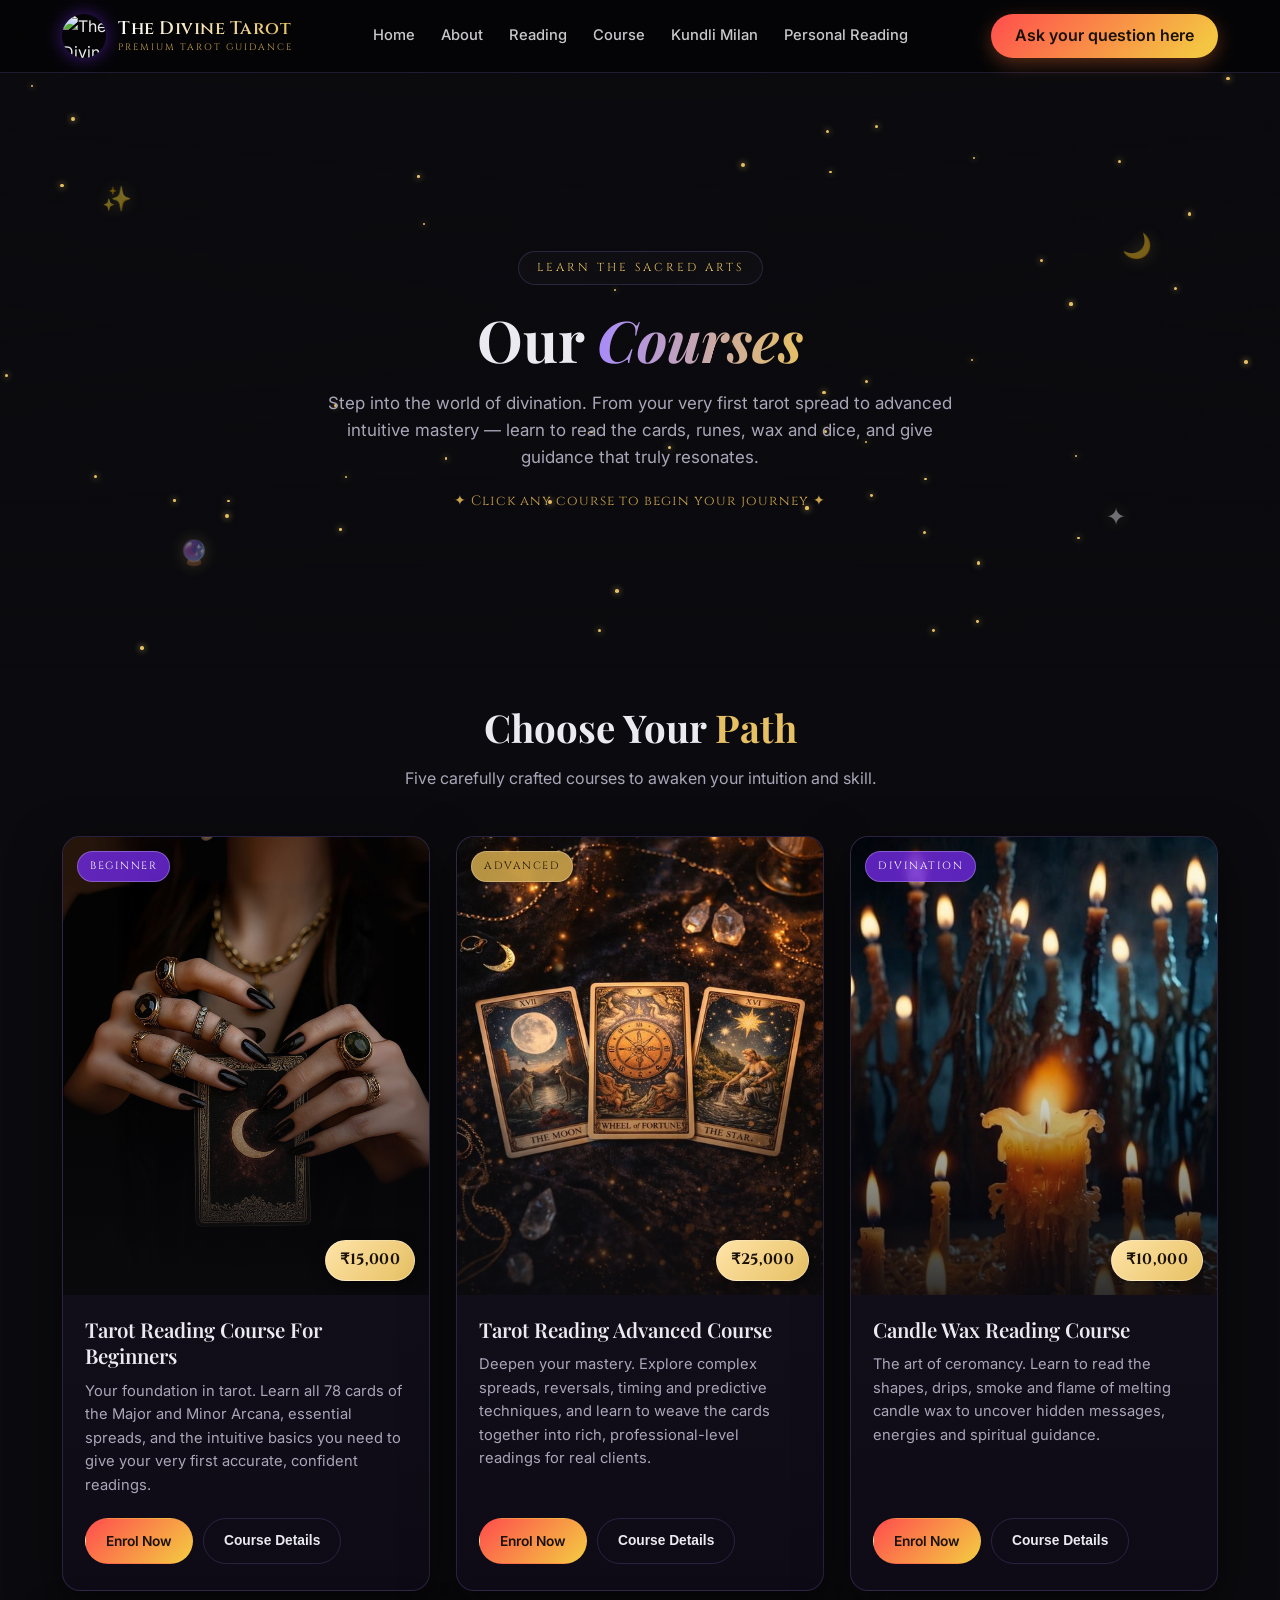
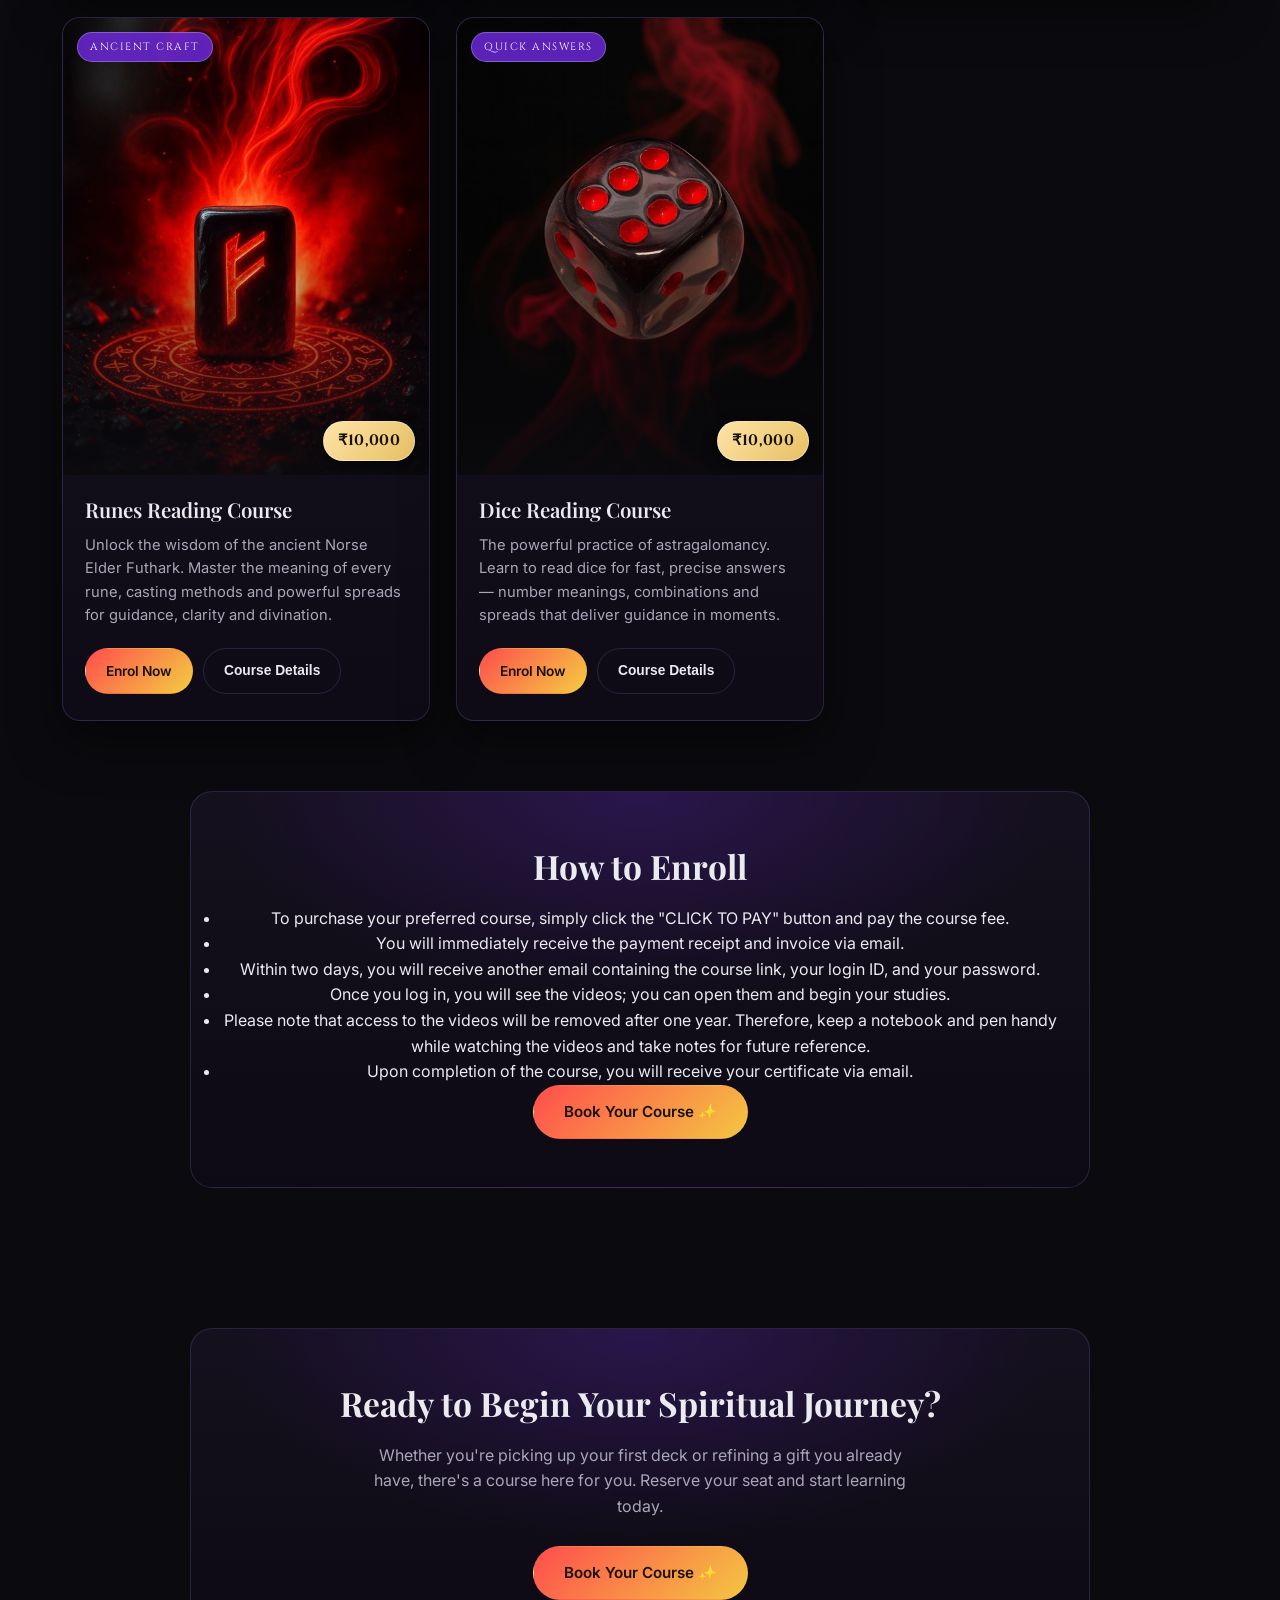
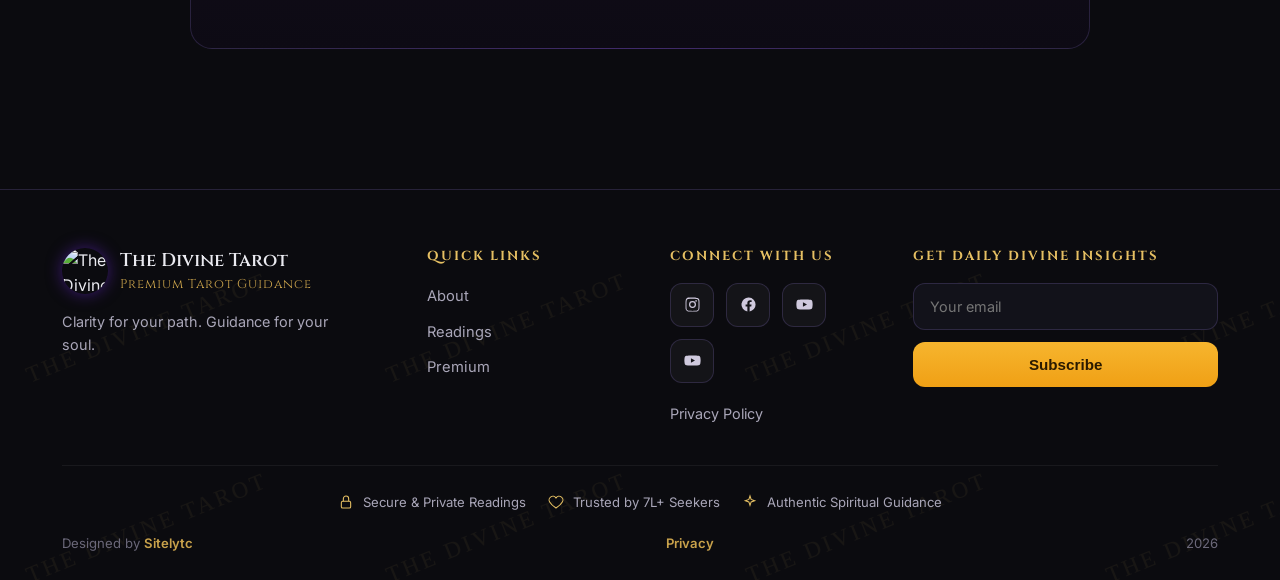
==== commit b6e5934b: "feat: rename Booking link to Personal Reading and add enrollment instructions section" ====
--- a/index.html
+++ b/index.html
@@ -1262,7 +1262,7 @@
         <a href="https://thedivinetarotonline.com/reading">Reading</a>
         <a href="https://learn.thedivinetarotonline.com/">Course</a>
         <a href="https://thedivinetarotonline.com/kundli-milan">Kundli Milan</a>
-        <a href="https://thedivinetarotonline.co.in/">Booking</a>
+        <a href="https://thedivinetarotonline.co.in/">Personal Reading</a>
       </nav>
       <div class="nav-actions">
         <a class="header-cta" href="https://thedivinetarotonline.com/reading">Ask your question here</a>
@@ -1275,7 +1275,7 @@
       <a href="https://thedivinetarotonline.com/reading">Reading</a>
       <a href="https://learn.thedivinetarotonline.com/">Course</a>
       <a href="https://thedivinetarotonline.com/kundli-milan">Kundli Milan</a>
-      <a href="https://thedivinetarotonline.co.in/">Booking</a>
+      <a href="https://thedivinetarotonline.co.in/">Personal Reading</a>
       <a href="https://thedivinetarotonline.com/reading">Ask your question here</a>
     </div>
   </header>
@@ -1412,6 +1412,29 @@
     </div>
   </section>
 
+  <!-- ============ How to ENROLL  ============ -->
+  <section class="courses" style="padding-top:0">
+    <div class="wrap">
+      <div class="strip reveal">
+        <h2>How to Enroll</h2>
+        <!-- <p>Whether you're picking up your first deck or refining a gift you already have, there's a course here for you.
+          Reserve your seat and start learning today.</p> -->
+        <ul>
+          <li>To purchase your preferred course, simply click the "CLICK TO PAY" button and pay the course fee.</li>
+          <li>You will immediately receive the payment receipt and invoice via email.</li>
+          <li>Within two days, you will receive another email containing the course link, your login ID, and your
+            password.</li>
+          <li>Once you log in, you will see the videos; you can open them and begin your studies.</li>
+          <li>Please note that access to the videos will be removed after one year. Therefore, keep a notebook and pen
+            handy while watching the videos and take notes for future reference.</li>
+          <li>Upon completion of the course, you will receive your certificate via email.</li>
+        </ul>
+        <a class="btn btn-primary" href="https://learn.thedivinetarotonline.com/"
+          style="font-size:.95rem;padding:14px 30px">Book Your Course ✨</a>
+      </div>
+    </div>
+  </section>
+
   <!-- ============ ENROLL STRIP ============ -->
   <section class="courses" style="padding-top:0">
     <div class="wrap">
@@ -1419,7 +1442,7 @@
         <h2>Ready to Begin Your Spiritual Journey?</h2>
         <p>Whether you're picking up your first deck or refining a gift you already have, there's a course here for you.
           Reserve your seat and start learning today.</p>
-        <a class="btn btn-primary" href="https://thedivinetarotonline.com/"
+        <a class="btn btn-primary" href="https://learn.thedivinetarotonline.com/"
           style="font-size:.95rem;padding:14px 30px">Book Your Course ✨</a>
       </div>
     </div>
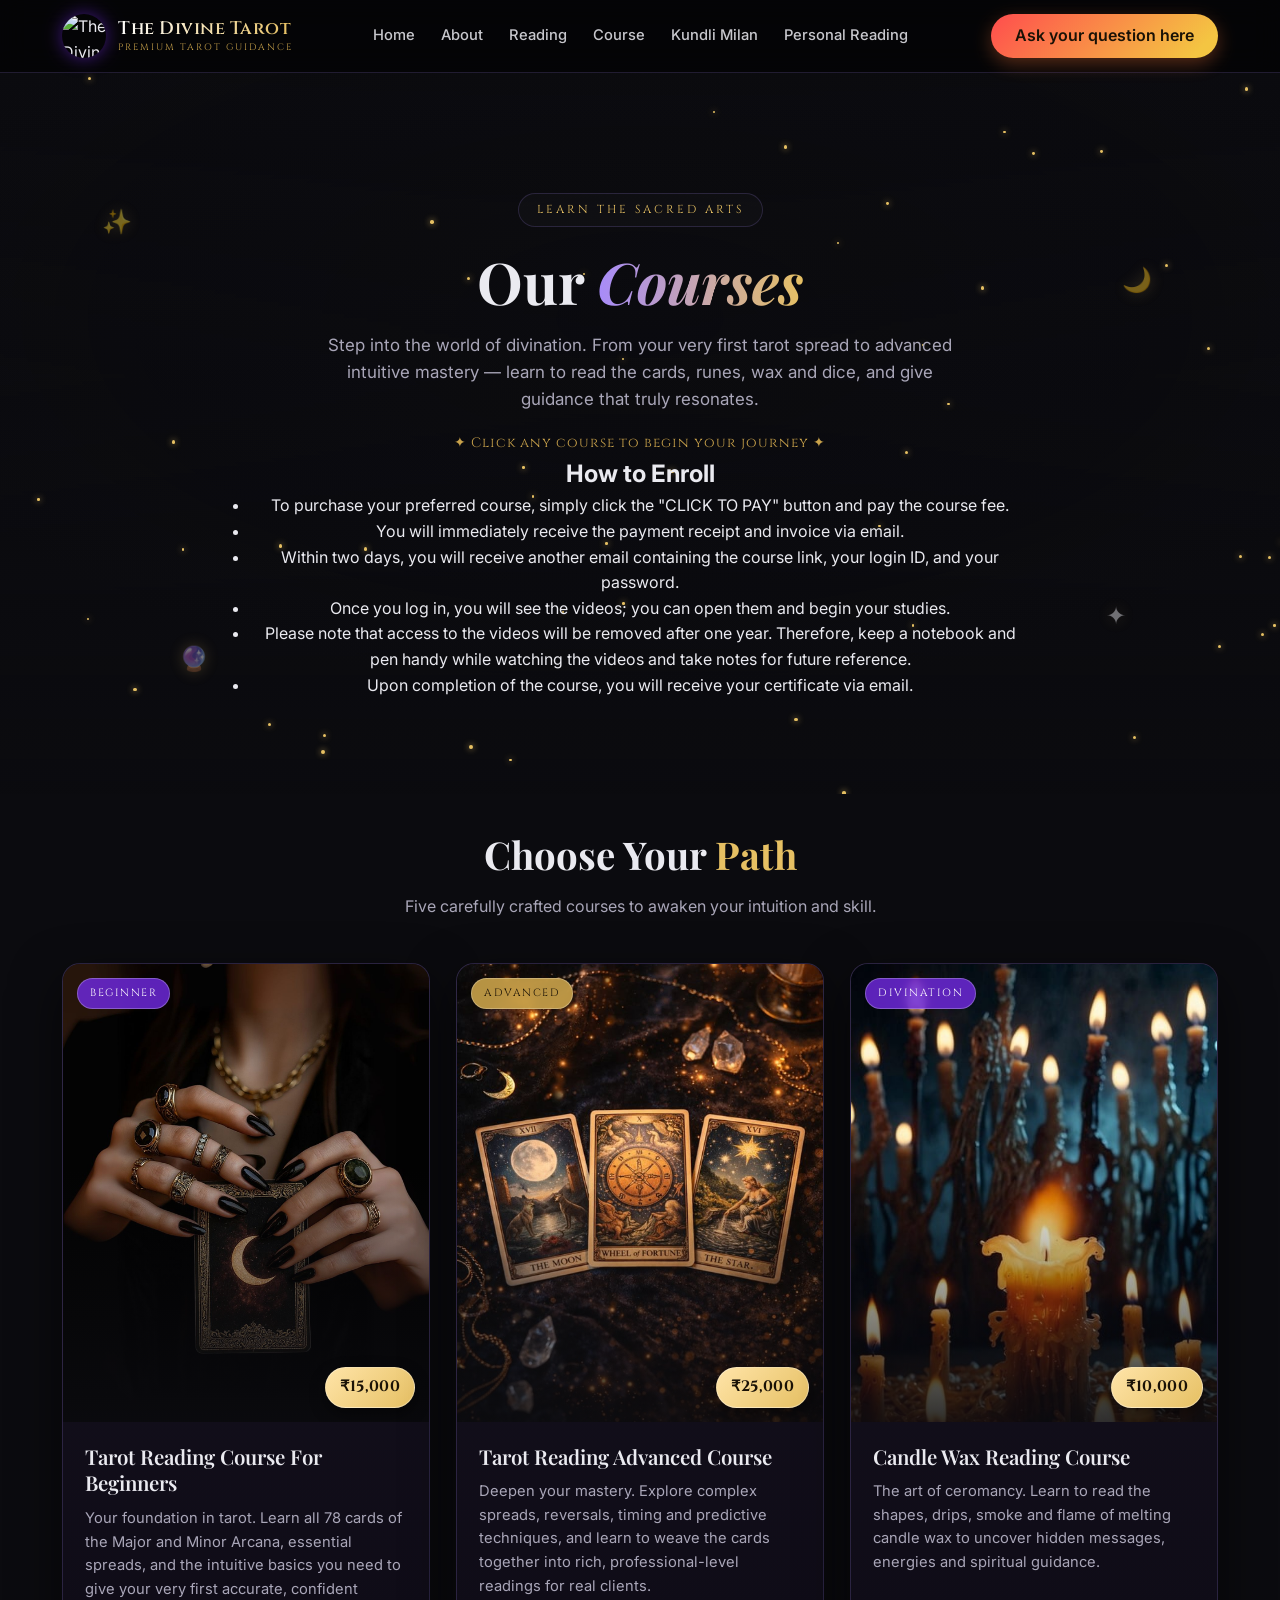
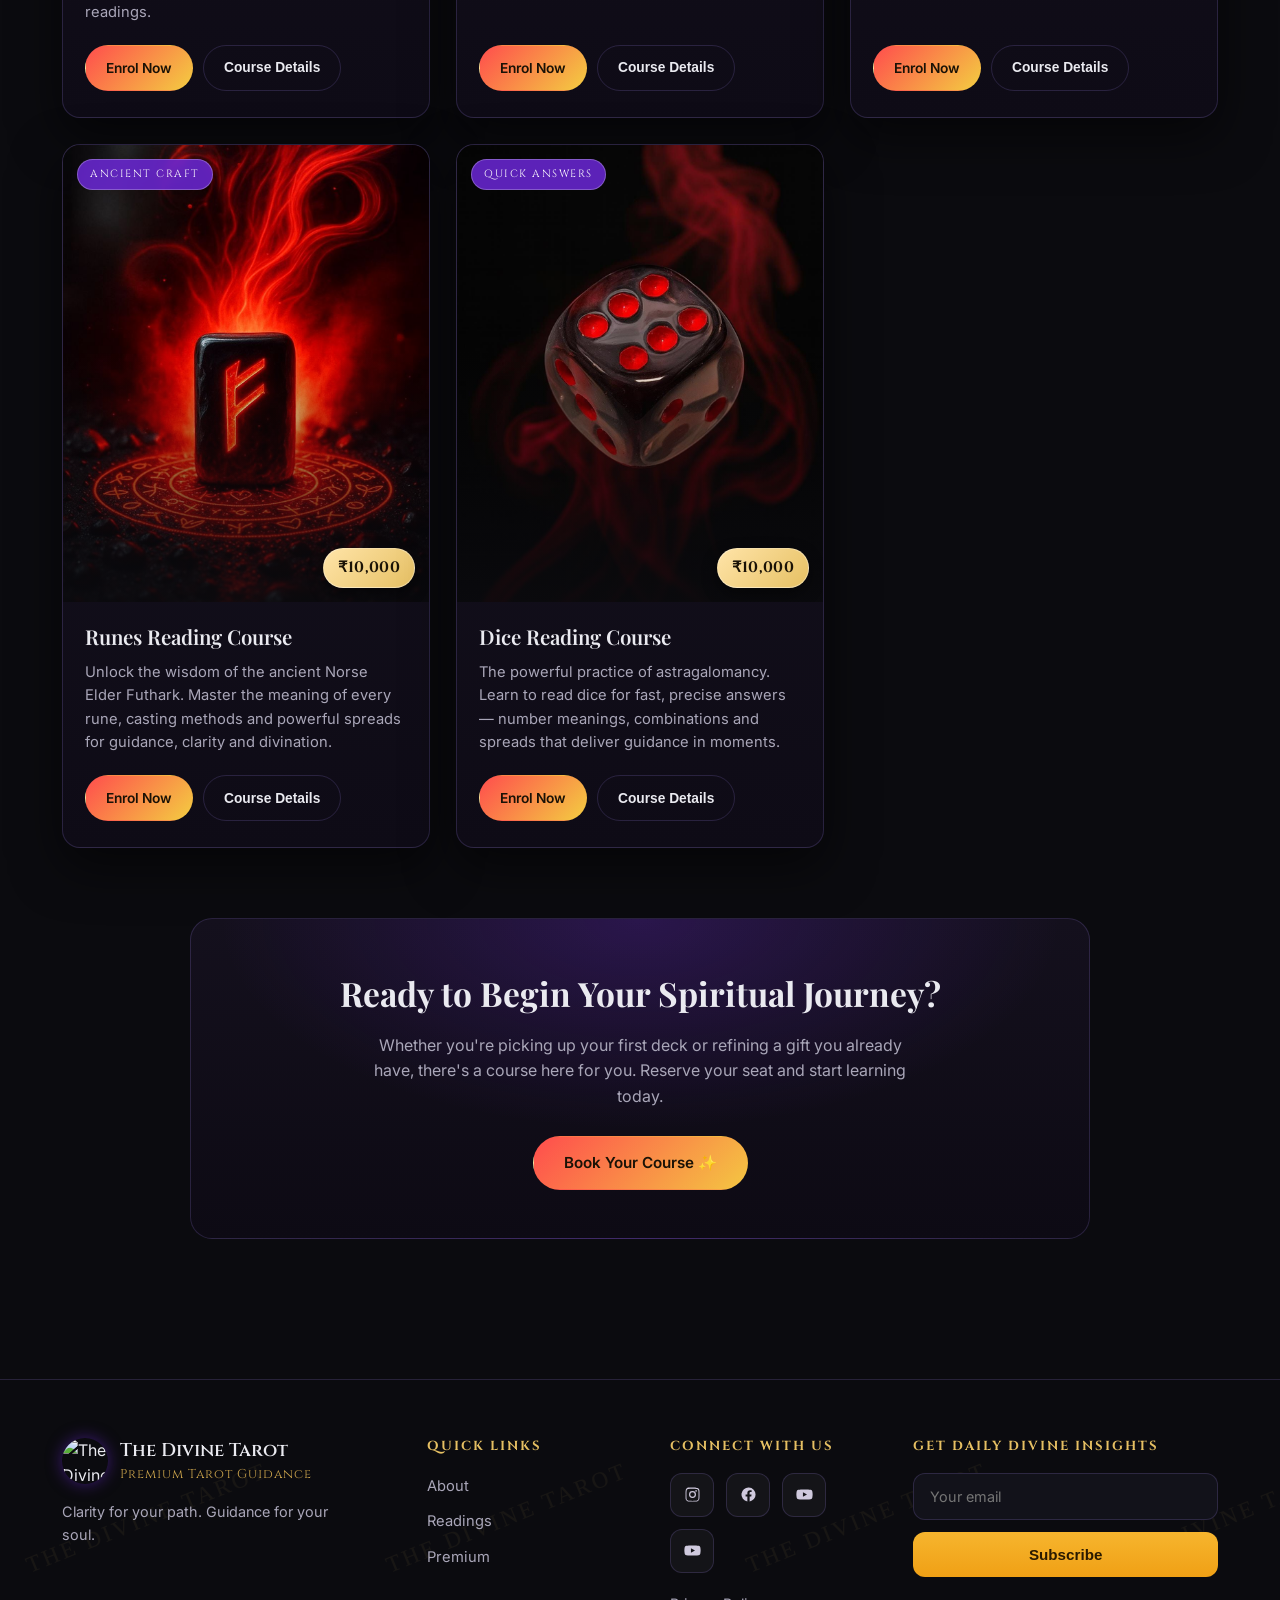
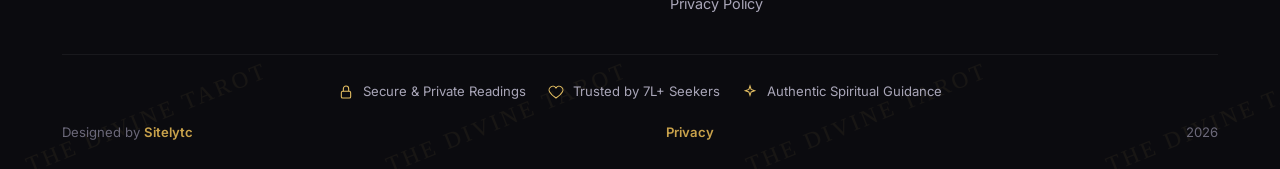
==== commit 89473a4e: "feat: move enrollment instructions to course section and comment out booking button" ====
--- a/index.html
+++ b/index.html
@@ -1295,6 +1295,19 @@
         to advanced intuitive mastery — learn to read the cards, runes, wax and dice, and give guidance that truly
         resonates.</p>
       <div class="note reveal" style="animation-delay:.3s">✦ Click any course to begin your journey ✦</div>
+      <div class="reveal" style="animation-delay:.2s">
+        <h2>How to Enroll</h2>
+        <ul>
+          <li>To purchase your preferred course, simply click the "CLICK TO PAY" button and pay the course fee.</li>
+          <li>You will immediately receive the payment receipt and invoice via email.</li>
+          <li>Within two days, you will receive another email containing the course link, your login ID, and your
+            password.</li>
+          <li>Once you log in, you will see the videos; you can open them and begin your studies.</li>
+          <li>Please note that access to the videos will be removed after one year. Therefore, keep a notebook and pen
+            handy while watching the videos and take notes for future reference.</li>
+          <li>Upon completion of the course, you will receive your certificate via email.</li>
+        </ul>
+      </div>
     </div>
   </section>
 
@@ -1408,29 +1421,6 @@
           </div>
         </article>
 
-      </div>
-    </div>
-  </section>
-
-  <!-- ============ How to ENROLL  ============ -->
-  <section class="courses" style="padding-top:0">
-    <div class="wrap">
-      <div class="strip reveal">
-        <h2>How to Enroll</h2>
-        <!-- <p>Whether you're picking up your first deck or refining a gift you already have, there's a course here for you.
-          Reserve your seat and start learning today.</p> -->
-        <ul>
-          <li>To purchase your preferred course, simply click the "CLICK TO PAY" button and pay the course fee.</li>
-          <li>You will immediately receive the payment receipt and invoice via email.</li>
-          <li>Within two days, you will receive another email containing the course link, your login ID, and your
-            password.</li>
-          <li>Once you log in, you will see the videos; you can open them and begin your studies.</li>
-          <li>Please note that access to the videos will be removed after one year. Therefore, keep a notebook and pen
-            handy while watching the videos and take notes for future reference.</li>
-          <li>Upon completion of the course, you will receive your certificate via email.</li>
-        </ul>
-        <a class="btn btn-primary" href="https://learn.thedivinetarotonline.com/"
-          style="font-size:.95rem;padding:14px 30px">Book Your Course ✨</a>
       </div>
     </div>
   </section>
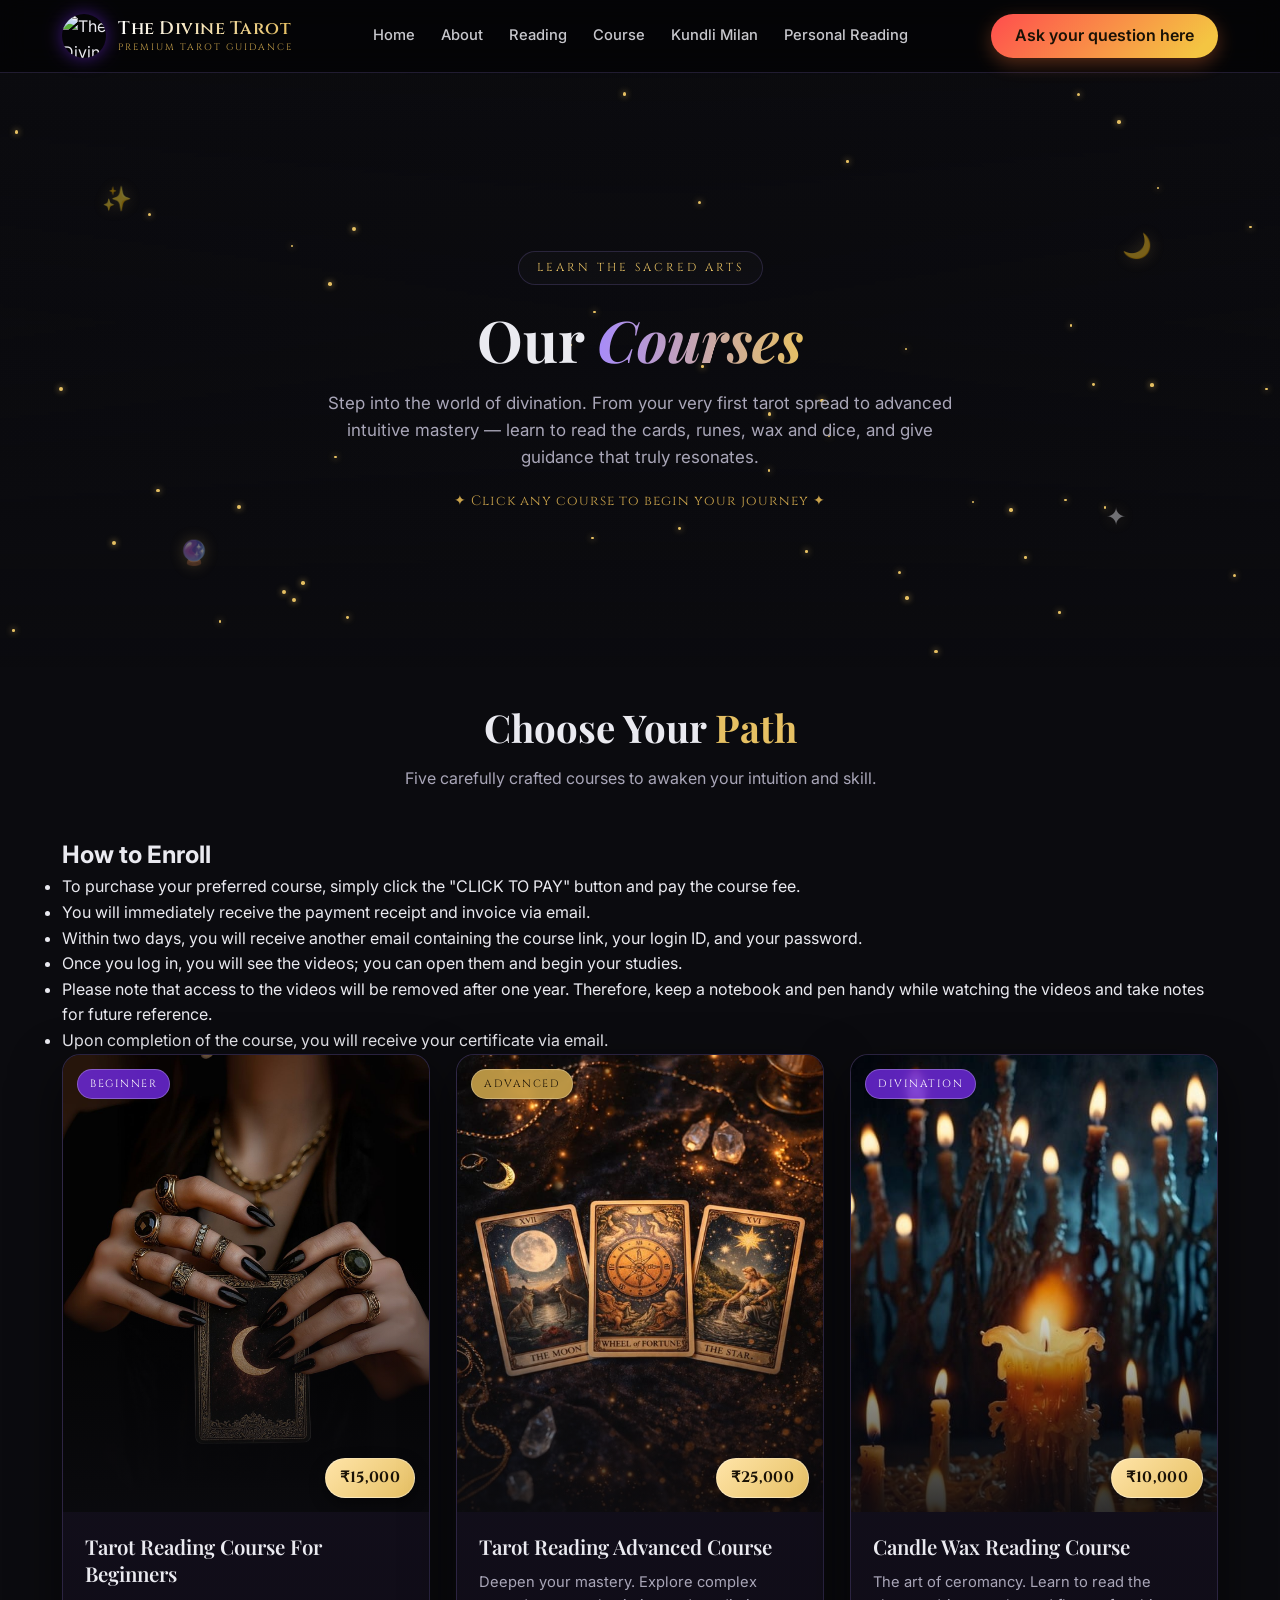
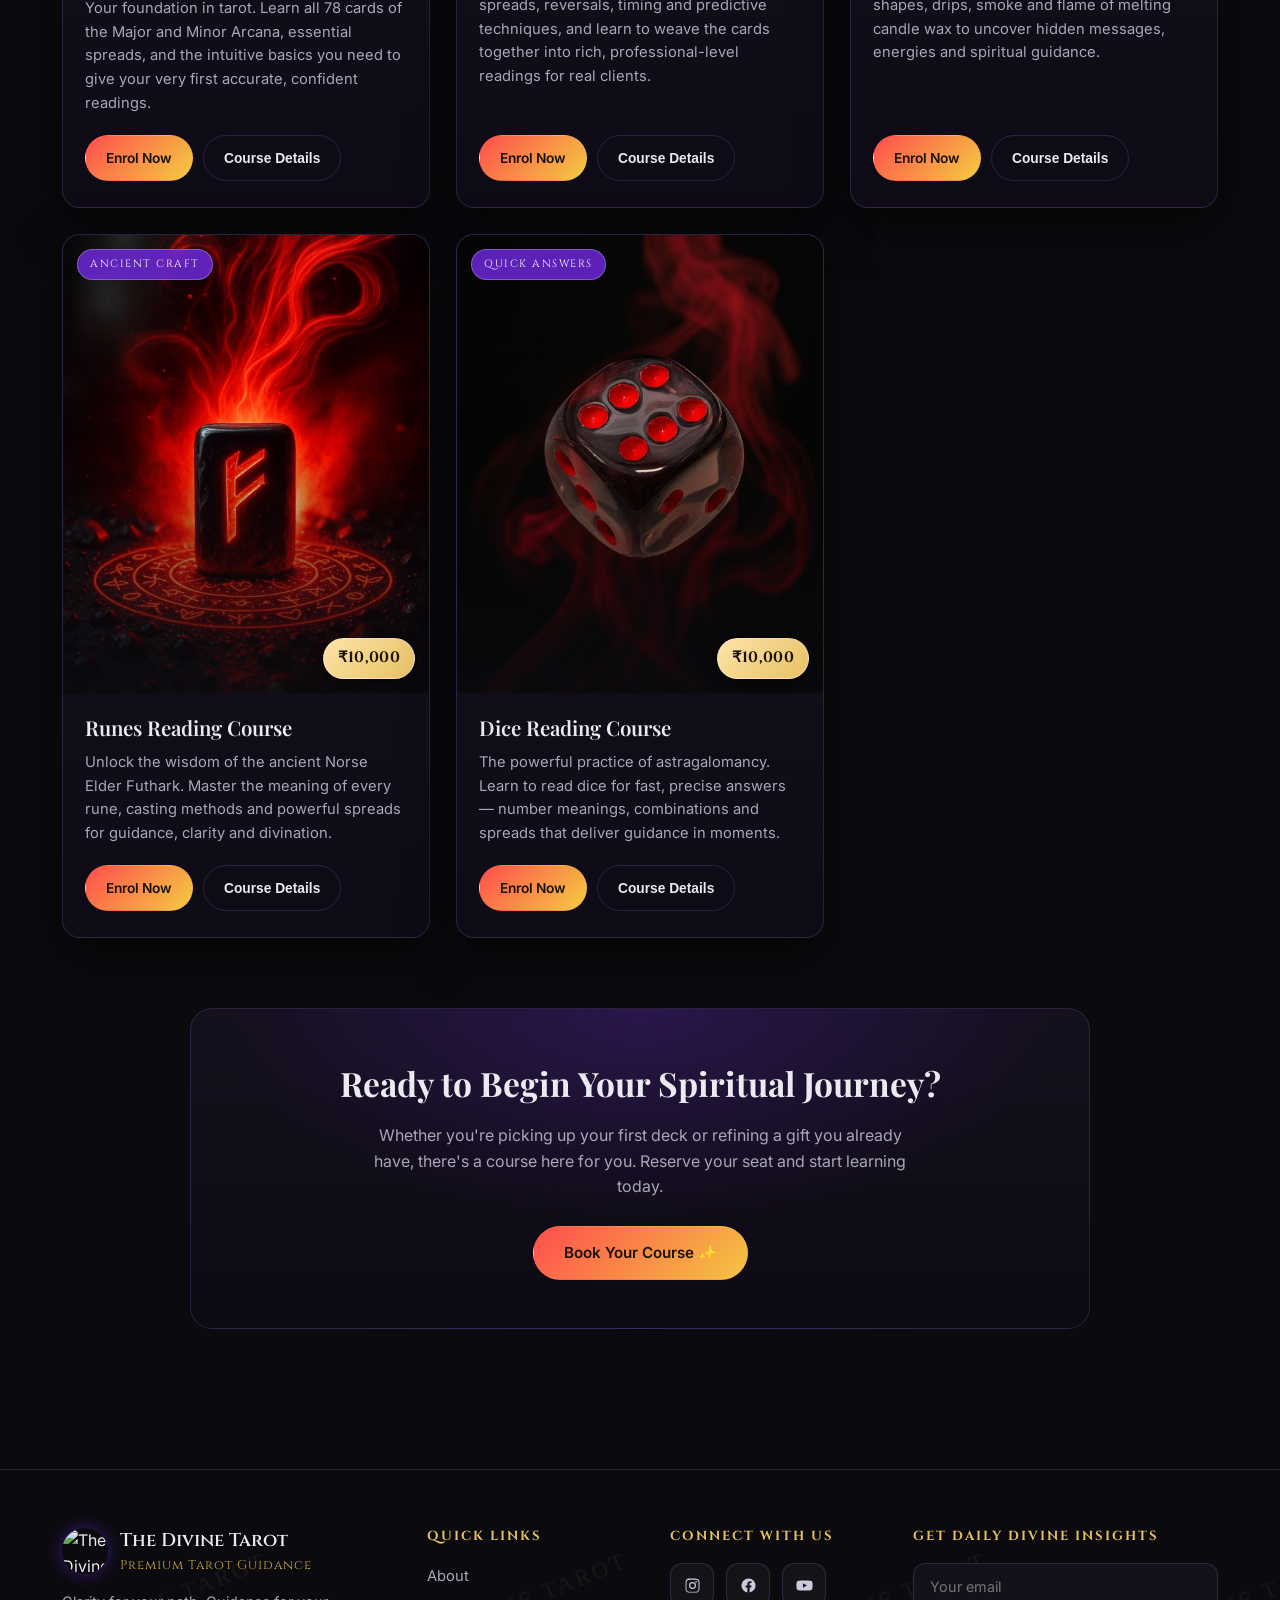
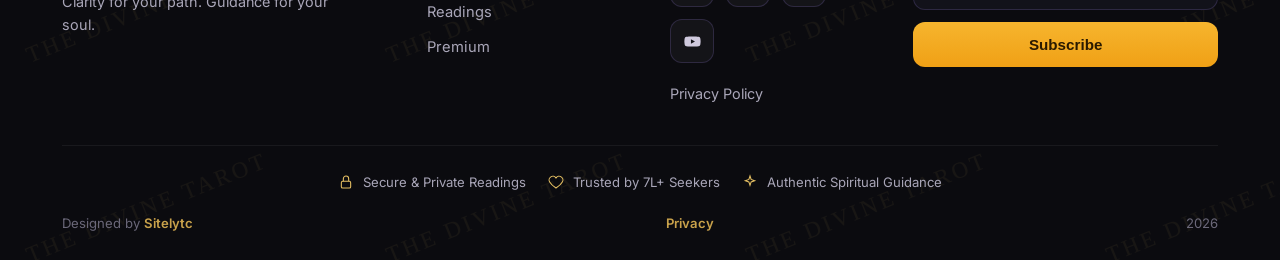
==== commit 6ae7b94d: "refactor: move enrollment instructions section to the choose your path container" ====
--- a/index.html
+++ b/index.html
@@ -1294,7 +1294,30 @@
       <p class="reveal" style="animation-delay:.2s">Step into the world of divination. From your very first tarot spread
         to advanced intuitive mastery — learn to read the cards, runes, wax and dice, and give guidance that truly
         resonates.</p>
+      <!-- <div class="reveal" style="animation-delay:.2s">
+        <h2>How to Enroll</h2>
+        <ul>
+          <li>To purchase your preferred course, simply click the "CLICK TO PAY" button and pay the course fee.</li>
+          <li>You will immediately receive the payment receipt and invoice via email.</li>
+          <li>Within two days, you will receive another email containing the course link, your login ID, and your
+            password.</li>
+          <li>Once you log in, you will see the videos; you can open them and begin your studies.</li>
+          <li>Please note that access to the videos will be removed after one year. Therefore, keep a notebook and pen
+            handy while watching the videos and take notes for future reference.</li>
+          <li>Upon completion of the course, you will receive your certificate via email.</li>
+        </ul>
+      </div> -->
       <div class="note reveal" style="animation-delay:.3s">✦ Click any course to begin your journey ✦</div>
+    </div>
+  </section>
+
+  <!-- ============ COURSES ============ -->
+  <section class="courses">
+    <div class="wrap">
+      <div class="section-head reveal">
+        <h2>Choose Your <span>Path</span></h2>
+        <p>Five carefully crafted courses to awaken your intuition and skill.</p>
+      </div>
       <div class="reveal" style="animation-delay:.2s">
         <h2>How to Enroll</h2>
         <ul>
@@ -1307,16 +1330,6 @@
             handy while watching the videos and take notes for future reference.</li>
           <li>Upon completion of the course, you will receive your certificate via email.</li>
         </ul>
-      </div>
-    </div>
-  </section>
-
-  <!-- ============ COURSES ============ -->
-  <section class="courses">
-    <div class="wrap">
-      <div class="section-head reveal">
-        <h2>Choose Your <span>Path</span></h2>
-        <p>Five carefully crafted courses to awaken your intuition and skill.</p>
       </div>
 
       <div class="grid">
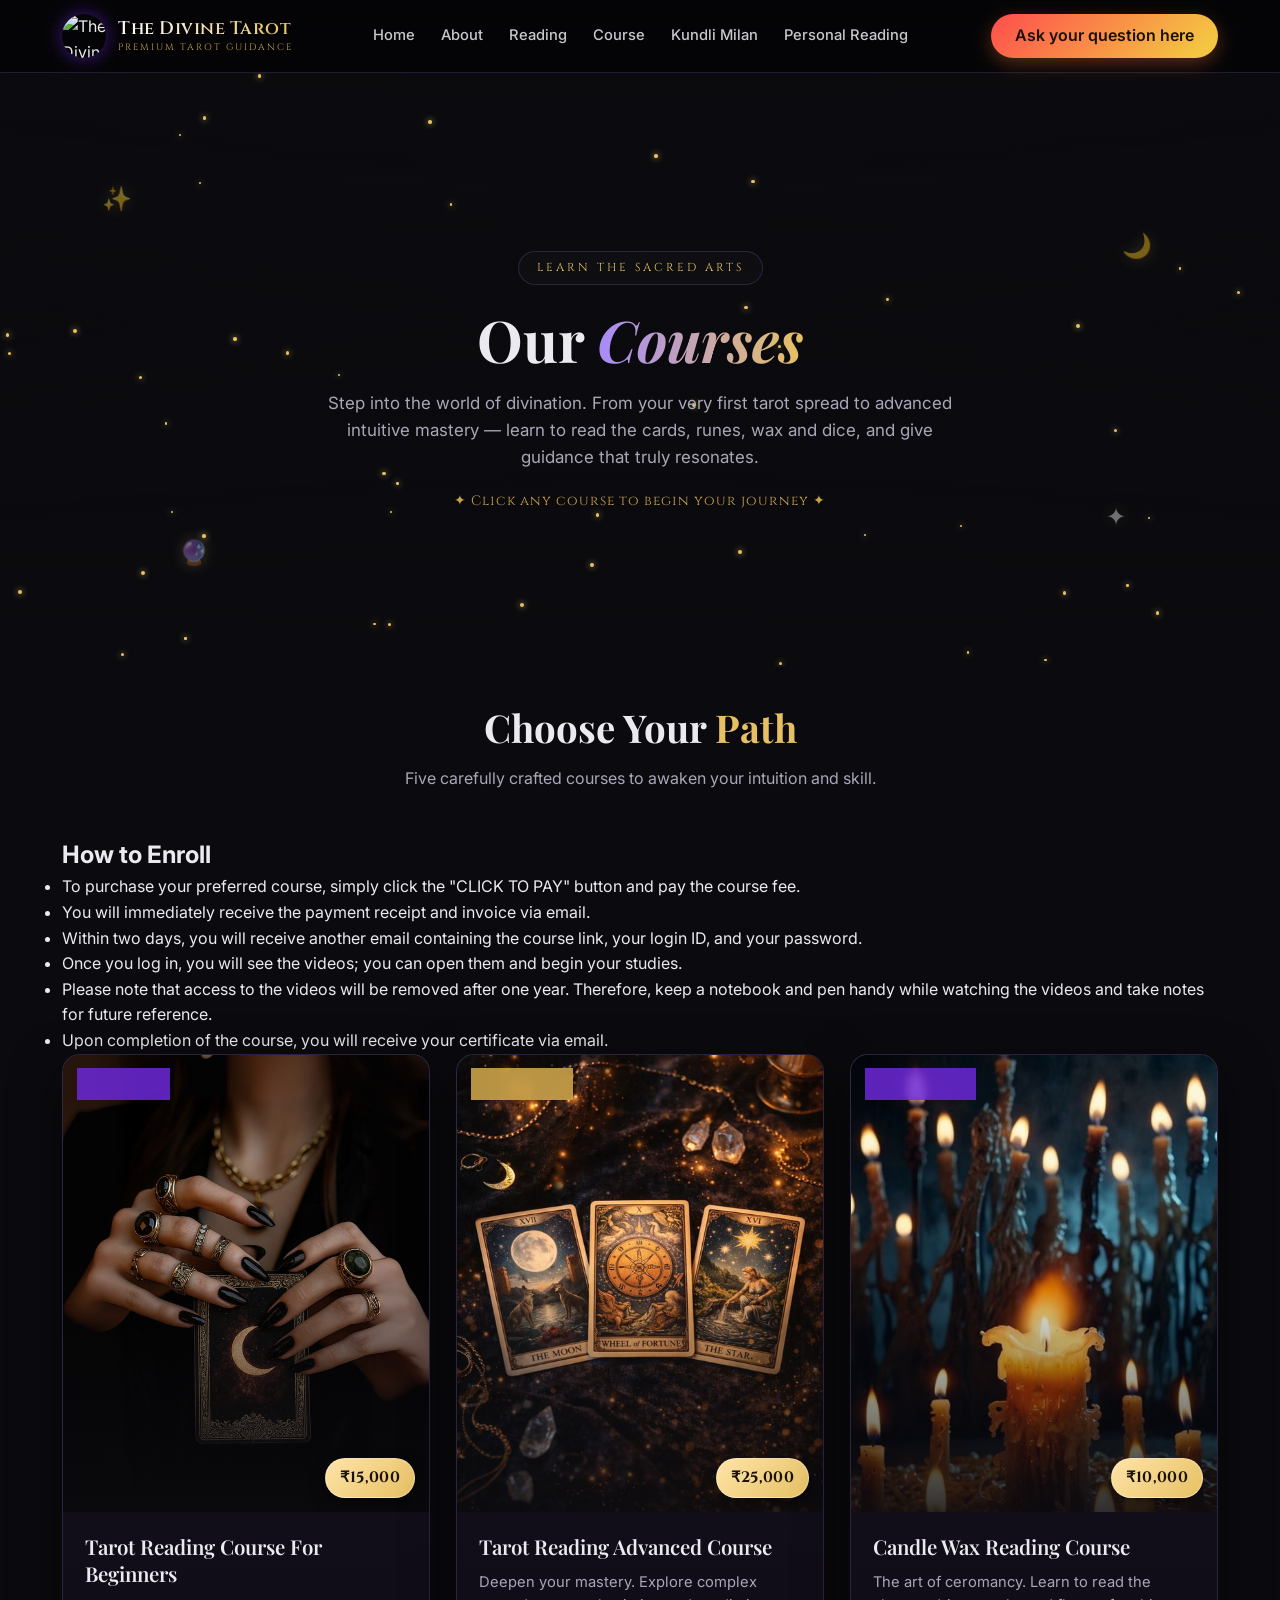
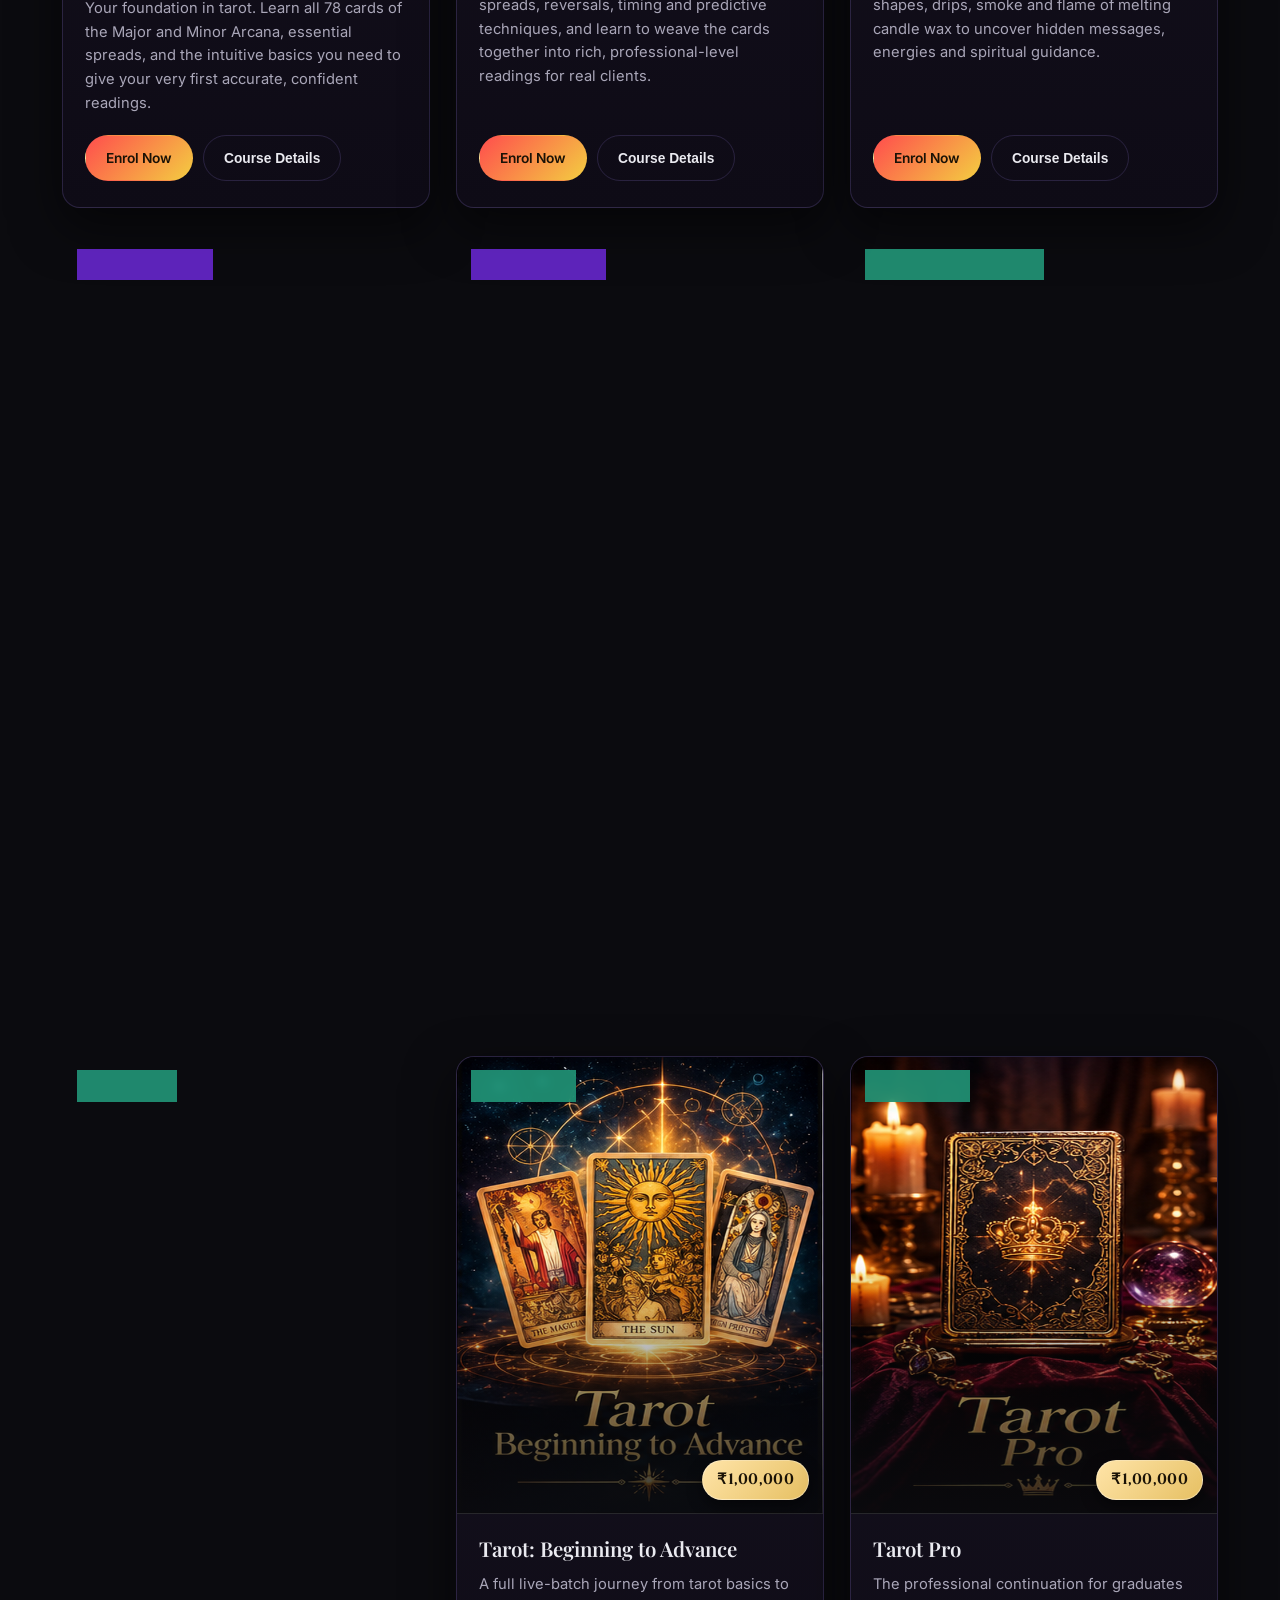
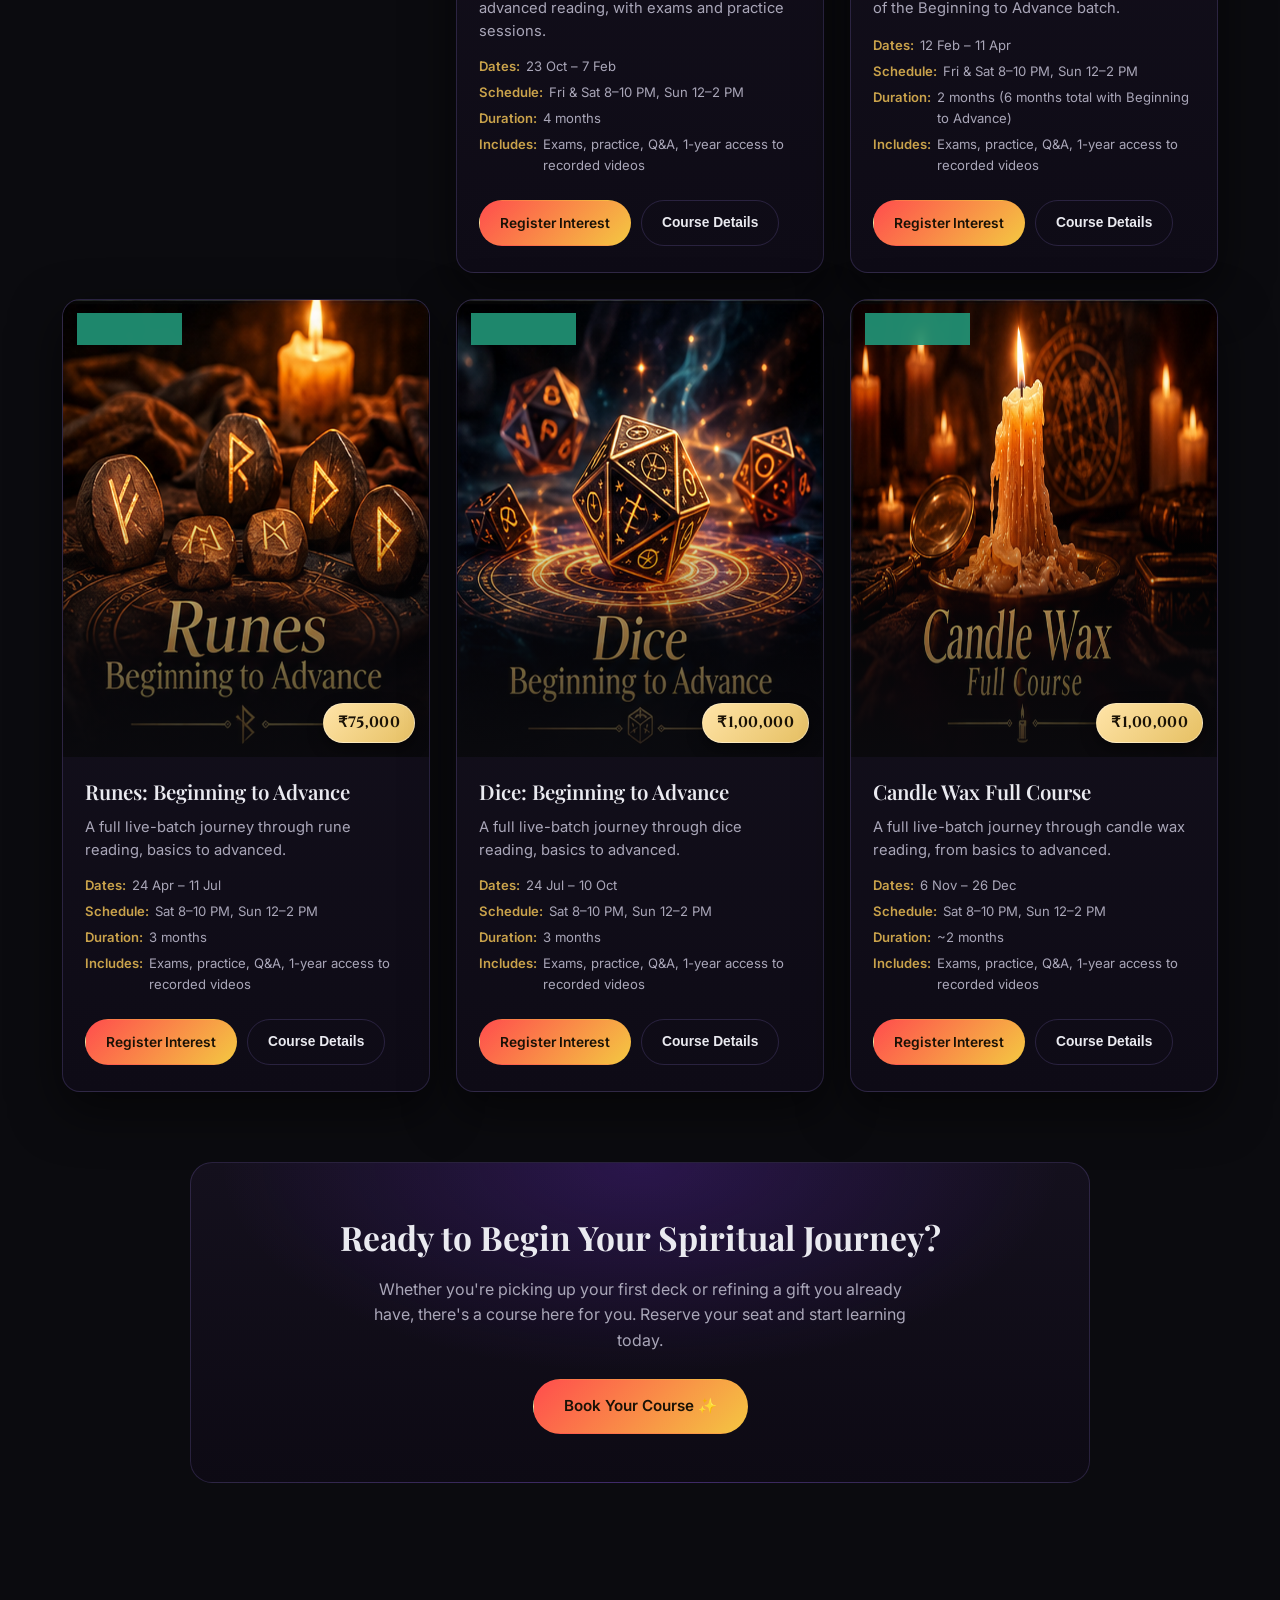
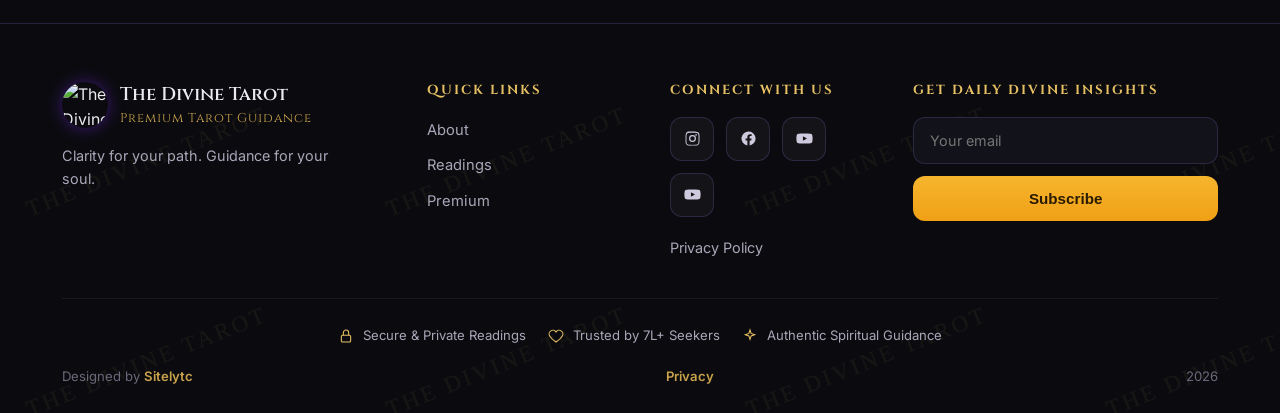
==== commit 2b18bef5: "feat: add live batch course section and update course card UI with metadata support" ====
--- a/index.html
+++ b/index.html
@@ -435,6 +435,41 @@
     .badge.adv {
       background: rgba(201, 162, 75, .9);
       color: #1a1206
+    }
+
+    .badge.live {
+      background: rgba(34, 150, 120, .9);
+      color: #eafff6
+    }
+
+    .course-meta {
+      list-style: none;
+      display: flex;
+      flex-direction: column;
+      gap: 5px;
+      margin: 12px 0 4px;
+      font-size: .82rem;
+      color: var(--muted);
+    }
+
+    .course-meta li {
+      display: flex;
+      gap: 6px
+    }
+
+    .course-meta li b {
+      color: var(--gold-soft);
+      font-weight: 600;
+      flex-shrink: 0
+    }
+
+    .section-sub-note {
+      text-align: center;
+      color: var(--muted);
+      font-size: .86rem;
+      max-width: 640px;
+      margin: -28px auto 40px;
+      font-style: italic
     }
 
     .price-tag {
@@ -1335,7 +1370,7 @@
       <div class="grid">
 
         <!-- 1. Beginner -->
-        <article class="card reveal">
+        <article class="card reveal" data-key="beginner">
           <div class="thumb">
             <span class="badge">Beginner</span>
             <img src="images/221f368322aa50b5adb8d520bdf3bbd0.png"
@@ -1355,7 +1390,7 @@
         </article>
 
         <!-- 2. Advance -->
-        <article class="card reveal">
+        <article class="card reveal" data-key="advance">
           <div class="thumb">
             <span class="badge adv">Advanced</span>
             <img src="images/51960be84230e86eef749cd77a2fa332.png"
@@ -1375,7 +1410,7 @@
         </article>
 
         <!-- 3. Candle Wax -->
-        <article class="card reveal">
+        <article class="card reveal" data-key="candle">
           <div class="thumb">
             <span class="badge">Divination</span>
             <img src="images/dfb6d63143f19aac3492408c13ab48a1.jpg" alt="Glowing candles — Candle Wax Reading Course"
@@ -1395,7 +1430,7 @@
         </article>
 
         <!-- 4. Runes -->
-        <article class="card reveal">
+        <article class="card reveal" data-key="runes">
           <div class="thumb">
             <span class="badge">Ancient Craft</span>
             <img src="images/e9d8e5d2ca0a71a727d32b6f406ce664.png" alt="Glowing rune stone — Runes Reading Course"
@@ -1415,7 +1450,7 @@
         </article>
 
         <!-- 5. Dice -->
-        <article class="card reveal">
+        <article class="card reveal" data-key="dice">
           <div class="thumb">
             <span class="badge">Quick Answers</span>
             <img src="images/b3367a022978047af5b1c85224883ec6.png"
@@ -1429,6 +1464,194 @@
             <div class="cta-row">
               <a class="btn btn-primary btn-enrol" href="https://rzp.io/rzp/pqA8ayy" target="_blank"
                 rel="noopener">Enrol Now</a>
+              <button type="button" class="btn btn-ghost btn-details">Course Details</button>
+            </div>
+          </div>
+        </article>
+
+        <!-- </div>
+    </div>
+  </section> -->
+
+        <!-- ============ UPCOMING LIVE BATCH COURSES ============ -->
+        <!-- <section class="courses" id="live-batches" style="padding-top:0">
+    <div class="wrap">
+      <div class="section-head reveal">
+        <h2>Upcoming <span>Live Batches</span></h2>
+        <p>Live, instructor-led classes with a fixed schedule and seat limit — different from the self-paced recorded
+          courses above.</p>
+      </div>
+      <p class="section-sub-note reveal">Full descriptions for these batches are being finalised and will be added
+        shortly. Dates below are provisional — please confirm before booking.</p>
+
+      <div class="grid"> -->
+
+        <!-- 6. Heal WITHIN -->
+        <article class="card reveal" data-key="healwithin">
+          <div class="thumb">
+            <span class="badge live">Offline · Membership</span>
+            <img src="images/01_Heal_WITHIN.png" alt="Heal WITHIN offline healing class" loading="lazy" />
+            <span class="price-tag">₹15,000</span>
+          </div>
+          <div class="body">
+            <h3>Heal WITHIN (Offline)</h3>
+            <p><!-- TODO: replace with client's course description --> A year-long offline healing membership. Weekly
+              in-person sessions to work on healing from within, held every Sunday.</p>
+            <ul class="course-meta">
+              <li><b>Starts:</b> 11 Oct</li>
+              <li><b>Schedule:</b> Sun, 4:00 PM – 7:00 PM</li>
+              <li><b>Duration:</b> 1 year membership</li>
+              <li><b>Location:</b> <!-- TODO: client to confirm venue --> To be confirmed</li>
+            </ul>
+            <div class="cta-row">
+              <a class="btn btn-primary btn-enrol" href="#" target="_blank" rel="noopener">Register Interest</a>
+              <button type="button" class="btn btn-ghost btn-details">Course Details</button>
+            </div>
+          </div>
+        </article>
+
+        <!-- 7. Tarot Workshop -->
+        <article class="card reveal" data-key="tarotworkshop">
+          <div class="thumb">
+            <span class="badge live">Workshop</span>
+            <img src="images/02_Tarot_Workshop.png" alt="Tarot Workshop, one-day introduction" loading="lazy" />
+            <span class="price-tag">₹5,000</span>
+          </div>
+          <div class="body">
+            <h3>Tarot Workshop</h3>
+            <p><!-- TODO: replace with client's course description --> A one-day introductory workshop into the world of
+              tarot reading.</p>
+            <ul class="course-meta">
+              <li><b>Date:</b> 11 Oct (Sunday)</li>
+              <li><b>Schedule:</b> 12:30 PM – 2:30 PM</li>
+              <li><b>Duration:</b> 1 day, 2 hours</li>
+            </ul>
+            <div class="cta-row">
+              <a class="btn btn-primary btn-enrol" href="#" target="_blank" rel="noopener">Register Interest</a>
+              <button type="button" class="btn btn-ghost btn-details">Course Details</button>
+            </div>
+          </div>
+        </article>
+
+        <!-- 8. Tarot: Beginning to Advance (live batch) -->
+        <article class="card reveal" data-key="tarotBatchBeginAdv">
+          <div class="thumb">
+            <span class="badge live">Live Batch</span>
+            <img src="images/03_Tarot_Beginning_to_Advance.png" alt="Tarot Beginning to Advance live batch course"
+              loading="lazy" />
+            <span class="price-tag">₹1,00,000</span>
+          </div>
+          <div class="body">
+            <h3>Tarot: Beginning to Advance</h3>
+            <p><!-- TODO: replace with client's course description --> A full live-batch journey from tarot basics to
+              advanced reading, with exams and practice sessions.</p>
+            <ul class="course-meta">
+              <li><b>Dates:</b> 23 Oct – 7 Feb</li>
+              <li><b>Schedule:</b> Fri &amp; Sat 8–10 PM, Sun 12–2 PM</li>
+              <li><b>Duration:</b> 4 months</li>
+              <li><b>Includes:</b> Exams, practice, Q&amp;A, 1-year access to recorded videos</li>
+            </ul>
+            <div class="cta-row">
+              <a class="btn btn-primary btn-enrol" href="#" target="_blank" rel="noopener">Register Interest</a>
+              <button type="button" class="btn btn-ghost btn-details">Course Details</button>
+            </div>
+          </div>
+        </article>
+
+        <!-- 9. Tarot Pro (live batch) -->
+        <article class="card reveal" data-key="tarotPro">
+          <div class="thumb">
+            <span class="badge live">Live Batch</span>
+            <img src="images/04_Tarot_Pro.png" alt="Tarot Pro live batch course" loading="lazy" />
+            <span
+              class="price-tag"><!-- TODO: confirm with client whether this is ₹1L or ₹2L, see note in modal -->₹1,00,000</span>
+          </div>
+          <div class="body">
+            <h3>Tarot Pro</h3>
+            <p><!-- TODO: replace with client's course description --> The professional continuation for graduates of
+              the Beginning to Advance batch.</p>
+            <ul class="course-meta">
+              <li><b>Dates:</b> 12 Feb – 11 Apr</li>
+              <li><b>Schedule:</b> Fri &amp; Sat 8–10 PM, Sun 12–2 PM</li>
+              <li><b>Duration:</b> 2 months (6 months total with Beginning to Advance)</li>
+              <li><b>Includes:</b> Exams, practice, Q&amp;A, 1-year access to recorded videos</li>
+            </ul>
+            <div class="cta-row">
+              <a class="btn btn-primary btn-enrol" href="#" target="_blank" rel="noopener">Register Interest</a>
+              <button type="button" class="btn btn-ghost btn-details">Course Details</button>
+            </div>
+          </div>
+        </article>
+
+        <!-- 10. Runes: Beginning to Advance (live batch) -->
+        <article class="card reveal" data-key="runesBatch">
+          <div class="thumb">
+            <span class="badge live">Live Batch</span>
+            <img src="images/05_Runes_Beginning_to_Advance.png" alt="Runes Beginning to Advance live batch course"
+              loading="lazy" />
+            <span class="price-tag">₹75,000</span>
+          </div>
+          <div class="body">
+            <h3>Runes: Beginning to Advance</h3>
+            <p><!-- TODO: replace with client's course description --> A full live-batch journey through rune reading,
+              basics to advanced.</p>
+            <ul class="course-meta">
+              <li><b>Dates:</b> 24 Apr – 11 Jul</li>
+              <li><b>Schedule:</b> Sat 8–10 PM, Sun 12–2 PM</li>
+              <li><b>Duration:</b> 3 months</li>
+              <li><b>Includes:</b> Exams, practice, Q&amp;A, 1-year access to recorded videos</li>
+            </ul>
+            <div class="cta-row">
+              <a class="btn btn-primary btn-enrol" href="#" target="_blank" rel="noopener">Register Interest</a>
+              <button type="button" class="btn btn-ghost btn-details">Course Details</button>
+            </div>
+          </div>
+        </article>
+
+        <!-- 11. Dice: Beginning to Advance (live batch) -->
+        <article class="card reveal" data-key="diceBatch">
+          <div class="thumb">
+            <span class="badge live">Live Batch</span>
+            <img src="images/06_Dice_Beginning_to_Advance.png" alt="Dice Beginning to Advance live batch course"
+              loading="lazy" />
+            <span class="price-tag">₹1,00,000</span>
+          </div>
+          <div class="body">
+            <h3>Dice: Beginning to Advance</h3>
+            <p><!-- TODO: replace with client's course description --> A full live-batch journey through dice reading,
+              basics to advanced.</p>
+            <ul class="course-meta">
+              <li><b>Dates:</b> 24 Jul – 10 Oct</li>
+              <li><b>Schedule:</b> Sat 8–10 PM, Sun 12–2 PM</li>
+              <li><b>Duration:</b> 3 months</li>
+              <li><b>Includes:</b> Exams, practice, Q&amp;A, 1-year access to recorded videos</li>
+            </ul>
+            <div class="cta-row">
+              <a class="btn btn-primary btn-enrol" href="#" target="_blank" rel="noopener">Register Interest</a>
+              <button type="button" class="btn btn-ghost btn-details">Course Details</button>
+            </div>
+          </div>
+        </article>
+
+        <!-- 12. Candle Wax Full Course (live batch) -->
+        <article class="card reveal" data-key="candleBatch">
+          <div class="thumb">
+            <span class="badge live">Live Batch</span>
+            <img src="images/07_Candle_Wax_Full_Course.png" alt="Candle Wax full live batch course" loading="lazy" />
+            <span class="price-tag">₹1,00,000</span>
+          </div>
+          <div class="body">
+            <h3>Candle Wax Full Course</h3>
+            <p><!-- TODO: replace with client's course description --> A full live-batch journey through candle wax
+              reading, from basics to advanced.</p>
+            <ul class="course-meta">
+              <li><b>Dates:</b> 6 Nov – 26 Dec</li>
+              <li><b>Schedule:</b> Sat 8–10 PM, Sun 12–2 PM</li>
+              <li><b>Duration:</b> ~2 months</li>
+              <li><b>Includes:</b> Exams, practice, Q&amp;A, 1-year access to recorded videos</li>
+            </ul>
+            <div class="cta-row">
+              <a class="btn btn-primary btn-enrol" href="#" target="_blank" rel="noopener">Register Interest</a>
               <button type="button" class="btn btn-ghost btn-details">Course Details</button>
             </div>
           </div>
@@ -1651,19 +1874,76 @@
         pay: 'https://rzp.io/rzp/pqA8ayy',
         learn: ['How to energise your own energy', 'How to buy your dice', 'Cleansing before a reading', 'Basic keywords & meaning of the dice', 'How to read the dice', 'How to perform basic spreads', 'How to give a reading'],
         need: ['Dice set (available on Amazon)', 'Notebook & pen for your notes']
+      },
+      /* ---- Live batch courses (schedule confirmed by client; full descriptions pending) ---- */
+      healwithin: {
+        accent: '#2c9678', badge: 'Offline · Membership', price: '₹15,000',
+        title: 'Heal WITHIN (Offline)',
+        img: 'images/221f368322aa50b5adb8d520bdf3bbd0.png',
+        pay: '#',
+        learn: ['TODO: add details once client sends the course description'],
+        need: ['TODO: add details once client sends the course description'],
+        info: '<b>Offline, in-person class</b> — held weekly every Sunday for <b>one year</b> as part of a membership. Venue to be confirmed.'
+      },
+      tarotworkshop: {
+        accent: '#8b5cf6', badge: 'Workshop', price: '₹5,000',
+        title: 'Tarot Workshop',
+        img: 'images/221f368322aa50b5adb8d520bdf3bbd0.png',
+        pay: '#',
+        learn: ['TODO: add details once client sends the course description'],
+        need: ['TODO: add details once client sends the course description'],
+        info: 'A single-day, 2-hour introductory <b>workshop</b> — one-time session, no ongoing access.'
+      },
+      tarotBatchBeginAdv: {
+        accent: '#e6c063', badge: 'Live Batch', price: '₹1,00,000',
+        title: 'Tarot: Beginning to Advance',
+        img: 'images/51960be84230e86eef749cd77a2fa332.png',
+        pay: '#',
+        learn: ['TODO: add details once client sends the course description'],
+        need: ['TODO: add details once client sends the course description'],
+        info: '<b>Live, instructor-led batch</b> — 4 months, Fri &amp; Sat 8–10 PM and Sun 12–2 PM. Includes exams, practice, Q&amp;A and <b>1 year</b> of recorded video access.'
+      },
+      tarotPro: {
+        accent: '#e6c063', badge: 'Live Batch', price: '₹1,00,000',
+        title: 'Tarot Pro',
+        img: 'images/51960be84230e86eef749cd77a2fa332.png',
+        pay: '#',
+        learn: ['TODO: add details once client sends the course description'],
+        need: ['TODO: add details once client sends the course description'],
+        info: '<b>Live, instructor-led batch</b> — 2 months (6 months total with the Beginning to Advance batch), same weekly schedule. <b>Note:</b> price shown assumes ₹1L standalone — confirm with client whether Pro is ₹1L on its own or ₹2L cumulative with the prior batch.'
+      },
+      runesBatch: {
+        accent: '#ff5a3c', badge: 'Live Batch', price: '₹75,000',
+        title: 'Runes: Beginning to Advance',
+        img: 'images/e9d8e5d2ca0a71a727d32b6f406ce664.png',
+        pay: '#',
+        learn: ['TODO: add details once client sends the course description'],
+        need: ['TODO: add details once client sends the course description'],
+        info: '<b>Live, instructor-led batch</b> — 3 months, Sat 8–10 PM and Sun 12–2 PM. Includes exams, practice, Q&amp;A and <b>1 year</b> of recorded video access.'
+      },
+      diceBatch: {
+        accent: '#e24b6a', badge: 'Live Batch', price: '₹1,00,000',
+        title: 'Dice: Beginning to Advance',
+        img: 'images/b3367a022978047af5b1c85224883ec6.png',
+        pay: '#',
+        learn: ['TODO: add details once client sends the course description'],
+        need: ['TODO: add details once client sends the course description'],
+        info: '<b>Live, instructor-led batch</b> — 3 months, Sat 8–10 PM and Sun 12–2 PM. Includes exams, practice, Q&amp;A and <b>1 year</b> of recorded video access.'
+      },
+      candleBatch: {
+        accent: '#ff9d4d', badge: 'Live Batch', price: '₹1,00,000',
+        title: 'Candle Wax Full Course',
+        img: 'images/dfb6d63143f19aac3492408c13ab48a1.jpg',
+        pay: '#',
+        learn: ['TODO: add details once client sends the course description'],
+        need: ['TODO: add details once client sends the course description'],
+        info: '<b>Live, instructor-led batch</b> — ~2 months, Sat 8–10 PM and Sun 12–2 PM. Includes exams, practice, Q&amp;A and <b>1 year</b> of recorded video access.'
       }
     };
-    function courseKeyFrom(text) {
-      const t = (text || '').toLowerCase();
-      if (t.includes('advance')) return 'advance';
-      if (t.includes('beginner')) return 'beginner';
-      if (t.includes('candle')) return 'candle';
-      if (t.includes('rune')) return 'runes';
-      if (t.includes('dice')) return 'dice';
-      return null;
-    }
+    const DEFAULT_INFO = '<b>Online course</b> — video recordings you can watch anywhere, anytime, with <b>1 year of access</b>. A <b>certificate</b> is issued on completion.';
     const overlay = document.getElementById('courseModal');
     const dialog = document.getElementById('cmDialog');
+    const cmInfoEl = document.querySelector('.modal-info');
     let lastFocus = null;
     function fillList(el, arr) { el.innerHTML = arr.map(x => '<li>' + x + '</li>').join(''); }
     function openCourse(key) {
@@ -1675,7 +1955,9 @@
       const img = document.getElementById('cmImg'); img.src = c.img; img.alt = c.title;
       fillList(document.getElementById('cmLearn'), c.learn);
       fillList(document.getElementById('cmNeed'), c.need);
+      if (cmInfoEl) cmInfoEl.innerHTML = c.info || DEFAULT_INFO;
       document.getElementById('cmPay').href = c.pay;
+      document.getElementById('cmPay').textContent = c.pay === '#' ? 'Register Interest ✨' : 'Enrol Now ✨';
       overlay.classList.add('open');
       overlay.setAttribute('aria-hidden', 'false');
       document.body.classList.add('no-scroll');
@@ -1692,7 +1974,7 @@
     document.querySelectorAll('.btn-details').forEach(b => {
       b.addEventListener('click', () => {
         const card = b.closest('.card');
-        const key = courseKeyFrom(card && card.querySelector('h3') ? card.querySelector('h3').textContent : '');
+        const key = card ? card.dataset.key : null;
         openCourse(key);
       });
     });
@@ -1701,11 +1983,17 @@
     overlay.addEventListener('click', e => { if (e.target === overlay) closeCourse(); });
     document.addEventListener('keydown', e => { if (e.key === 'Escape' && overlay.classList.contains('open')) closeCourse(); });
 
-    /* wire each card's Enrol Now to its Razorpay link */
+    /* wire each card's Enrol Now / Register Interest link to its target */
     document.querySelectorAll('.btn-enrol').forEach(a => {
       const card = a.closest('.card');
-      const key = courseKeyFrom(card && card.querySelector('h3') ? card.querySelector('h3').textContent : '');
-      if (key && COURSES[key]) a.href = COURSES[key].pay;
+      const key = card ? card.dataset.key : null;
+      if (key && COURSES[key]) {
+        a.href = COURSES[key].pay;
+        if (COURSES[key].pay === '#') {
+          a.textContent = 'Register Interest';
+          a.removeAttribute('target');
+        }
+      }
     });
   </script>
 </body>
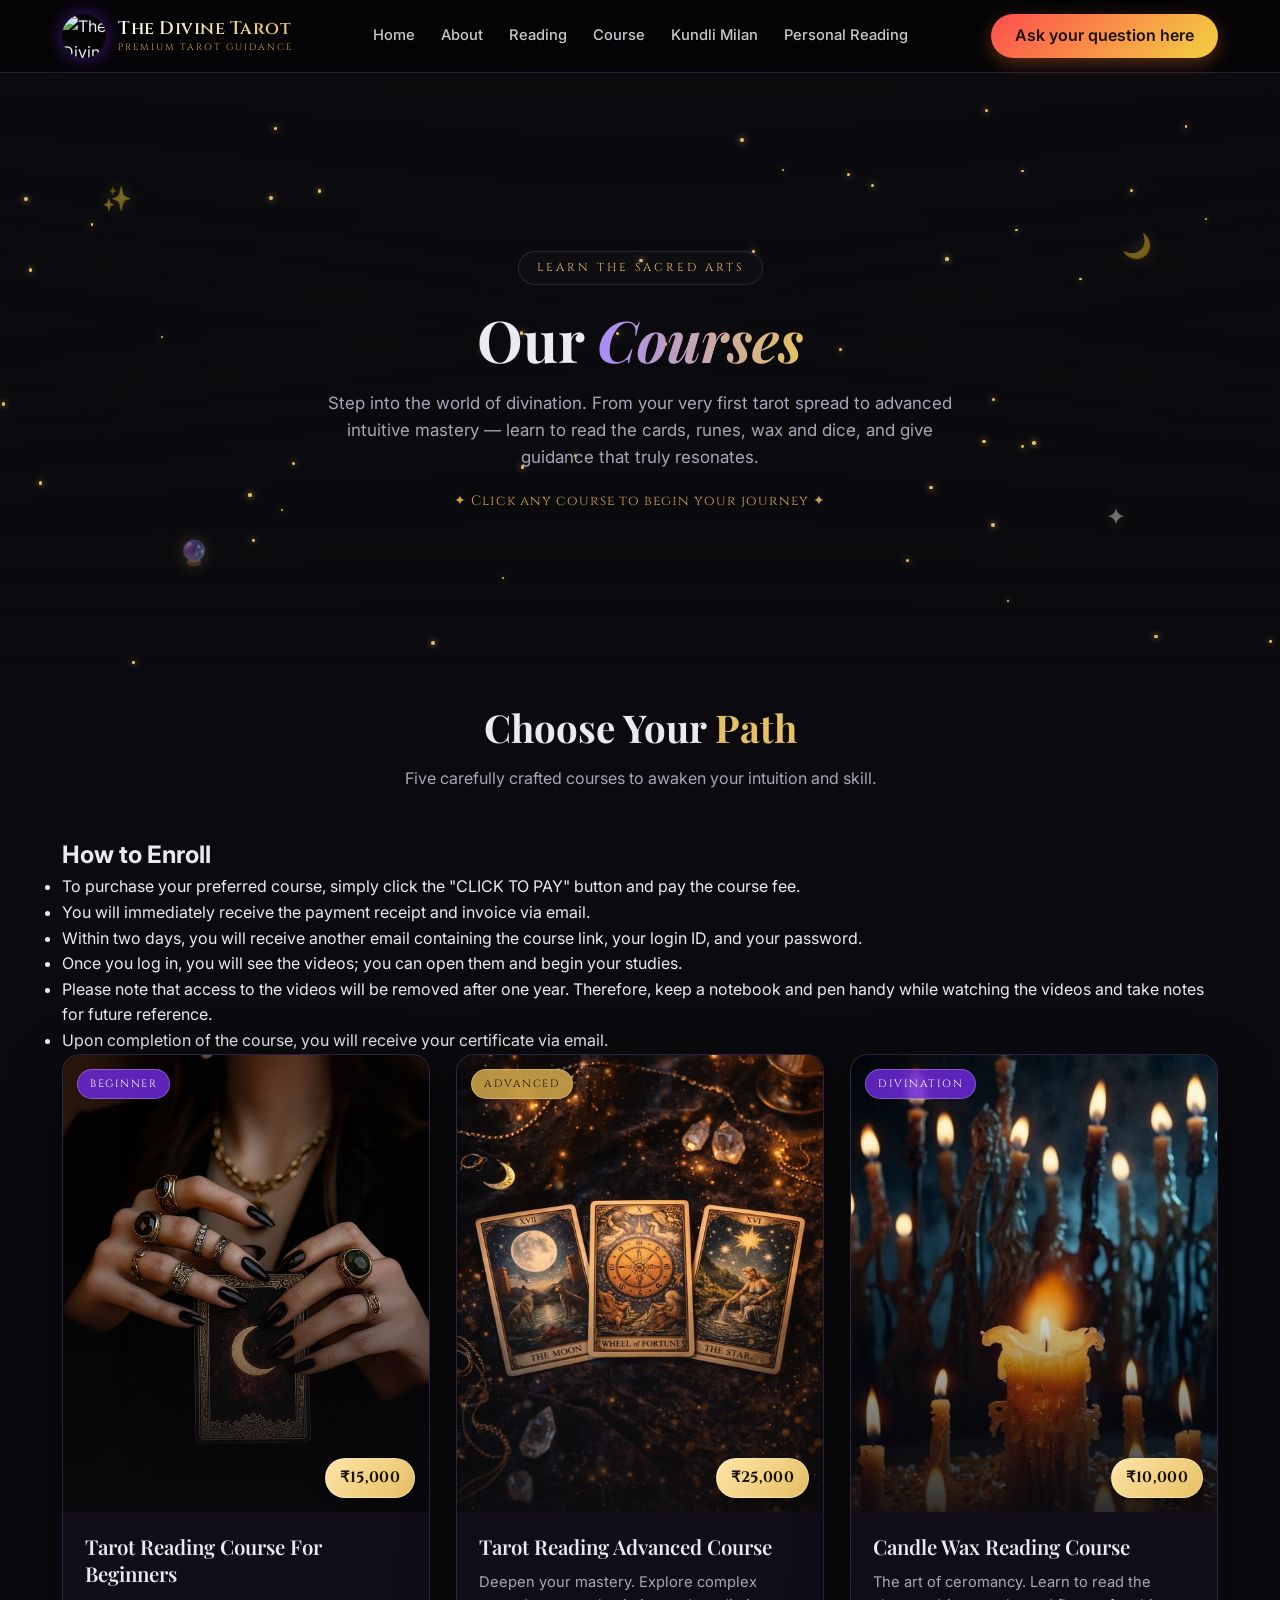
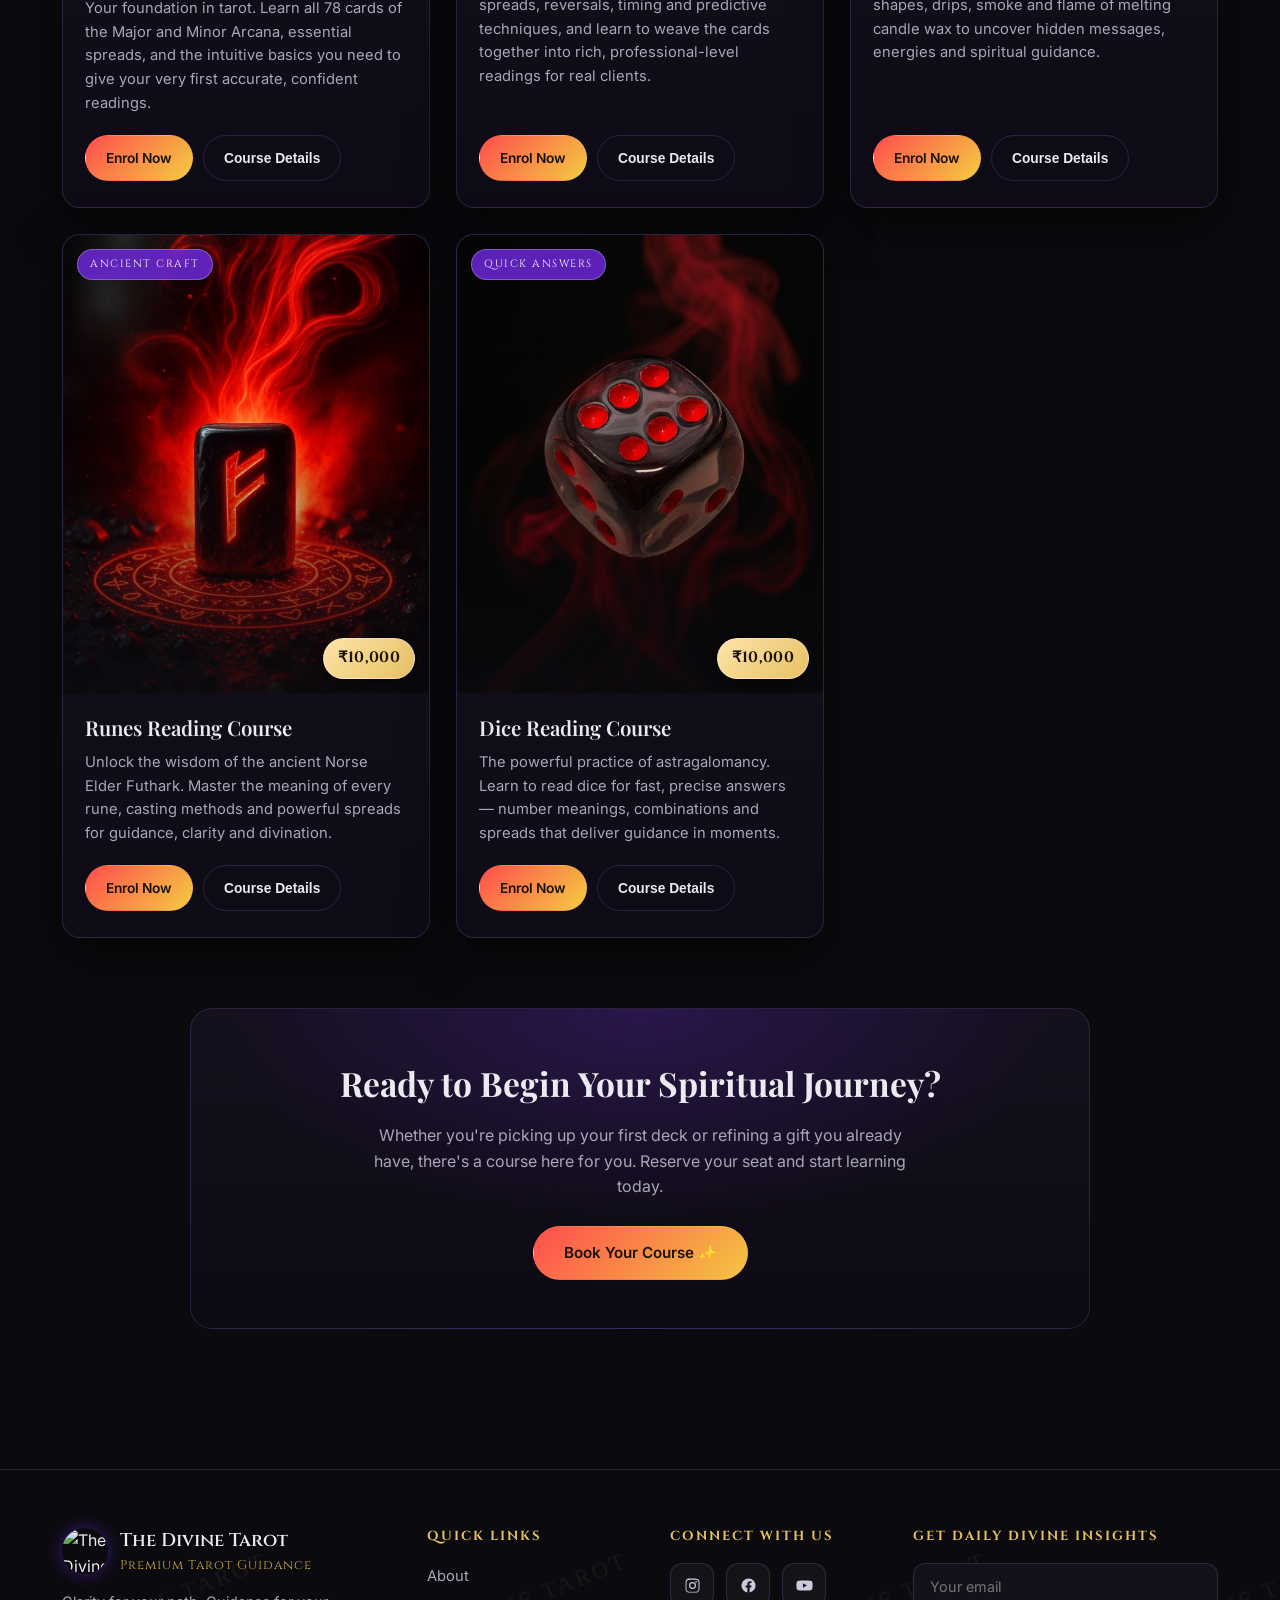
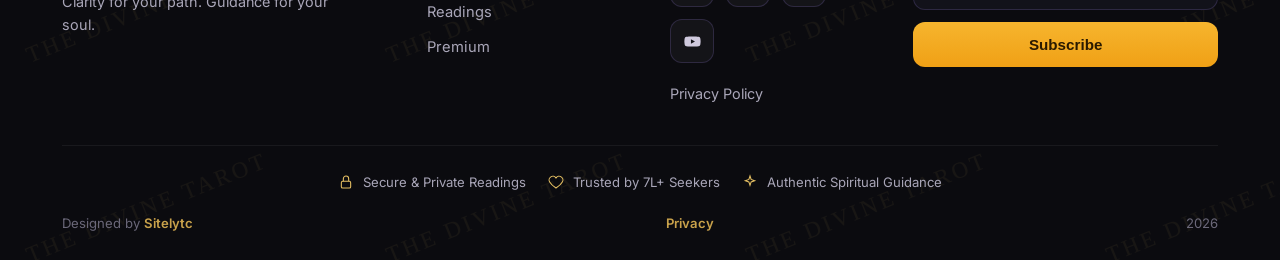
==== commit 69e37709: "feat: create course catalog page and update main navigation" ====
--- a/index.html
+++ b/index.html
@@ -1329,19 +1329,6 @@
       <p class="reveal" style="animation-delay:.2s">Step into the world of divination. From your very first tarot spread
         to advanced intuitive mastery — learn to read the cards, runes, wax and dice, and give guidance that truly
         resonates.</p>
-      <!-- <div class="reveal" style="animation-delay:.2s">
-        <h2>How to Enroll</h2>
-        <ul>
-          <li>To purchase your preferred course, simply click the "CLICK TO PAY" button and pay the course fee.</li>
-          <li>You will immediately receive the payment receipt and invoice via email.</li>
-          <li>Within two days, you will receive another email containing the course link, your login ID, and your
-            password.</li>
-          <li>Once you log in, you will see the videos; you can open them and begin your studies.</li>
-          <li>Please note that access to the videos will be removed after one year. Therefore, keep a notebook and pen
-            handy while watching the videos and take notes for future reference.</li>
-          <li>Upon completion of the course, you will receive your certificate via email.</li>
-        </ul>
-      </div> -->
       <div class="note reveal" style="animation-delay:.3s">✦ Click any course to begin your journey ✦</div>
     </div>
   </section>
@@ -1469,197 +1456,10 @@
           </div>
         </article>
 
-        <!-- </div>
-    </div>
-  </section> -->
-
-        <!-- ============ UPCOMING LIVE BATCH COURSES ============ -->
-        <!-- <section class="courses" id="live-batches" style="padding-top:0">
-    <div class="wrap">
-      <div class="section-head reveal">
-        <h2>Upcoming <span>Live Batches</span></h2>
-        <p>Live, instructor-led classes with a fixed schedule and seat limit — different from the self-paced recorded
-          courses above.</p>
-      </div>
-      <p class="section-sub-note reveal">Full descriptions for these batches are being finalised and will be added
-        shortly. Dates below are provisional — please confirm before booking.</p>
-
-      <div class="grid"> -->
-
-        <!-- 6. Heal WITHIN -->
-        <article class="card reveal" data-key="healwithin">
-          <div class="thumb">
-            <span class="badge live">Offline · Membership</span>
-            <img src="images/01_Heal_WITHIN.png" alt="Heal WITHIN offline healing class" loading="lazy" />
-            <span class="price-tag">₹15,000</span>
-          </div>
-          <div class="body">
-            <h3>Heal WITHIN (Offline)</h3>
-            <p><!-- TODO: replace with client's course description --> A year-long offline healing membership. Weekly
-              in-person sessions to work on healing from within, held every Sunday.</p>
-            <ul class="course-meta">
-              <li><b>Starts:</b> 11 Oct</li>
-              <li><b>Schedule:</b> Sun, 4:00 PM – 7:00 PM</li>
-              <li><b>Duration:</b> 1 year membership</li>
-              <li><b>Location:</b> <!-- TODO: client to confirm venue --> To be confirmed</li>
-            </ul>
-            <div class="cta-row">
-              <a class="btn btn-primary btn-enrol" href="#" target="_blank" rel="noopener">Register Interest</a>
-              <button type="button" class="btn btn-ghost btn-details">Course Details</button>
-            </div>
-          </div>
-        </article>
-
-        <!-- 7. Tarot Workshop -->
-        <article class="card reveal" data-key="tarotworkshop">
-          <div class="thumb">
-            <span class="badge live">Workshop</span>
-            <img src="images/02_Tarot_Workshop.png" alt="Tarot Workshop, one-day introduction" loading="lazy" />
-            <span class="price-tag">₹5,000</span>
-          </div>
-          <div class="body">
-            <h3>Tarot Workshop</h3>
-            <p><!-- TODO: replace with client's course description --> A one-day introductory workshop into the world of
-              tarot reading.</p>
-            <ul class="course-meta">
-              <li><b>Date:</b> 11 Oct (Sunday)</li>
-              <li><b>Schedule:</b> 12:30 PM – 2:30 PM</li>
-              <li><b>Duration:</b> 1 day, 2 hours</li>
-            </ul>
-            <div class="cta-row">
-              <a class="btn btn-primary btn-enrol" href="#" target="_blank" rel="noopener">Register Interest</a>
-              <button type="button" class="btn btn-ghost btn-details">Course Details</button>
-            </div>
-          </div>
-        </article>
-
-        <!-- 8. Tarot: Beginning to Advance (live batch) -->
-        <article class="card reveal" data-key="tarotBatchBeginAdv">
-          <div class="thumb">
-            <span class="badge live">Live Batch</span>
-            <img src="images/03_Tarot_Beginning_to_Advance.png" alt="Tarot Beginning to Advance live batch course"
-              loading="lazy" />
-            <span class="price-tag">₹1,00,000</span>
-          </div>
-          <div class="body">
-            <h3>Tarot: Beginning to Advance</h3>
-            <p><!-- TODO: replace with client's course description --> A full live-batch journey from tarot basics to
-              advanced reading, with exams and practice sessions.</p>
-            <ul class="course-meta">
-              <li><b>Dates:</b> 23 Oct – 7 Feb</li>
-              <li><b>Schedule:</b> Fri &amp; Sat 8–10 PM, Sun 12–2 PM</li>
-              <li><b>Duration:</b> 4 months</li>
-              <li><b>Includes:</b> Exams, practice, Q&amp;A, 1-year access to recorded videos</li>
-            </ul>
-            <div class="cta-row">
-              <a class="btn btn-primary btn-enrol" href="#" target="_blank" rel="noopener">Register Interest</a>
-              <button type="button" class="btn btn-ghost btn-details">Course Details</button>
-            </div>
-          </div>
-        </article>
-
-        <!-- 9. Tarot Pro (live batch) -->
-        <article class="card reveal" data-key="tarotPro">
-          <div class="thumb">
-            <span class="badge live">Live Batch</span>
-            <img src="images/04_Tarot_Pro.png" alt="Tarot Pro live batch course" loading="lazy" />
-            <span
-              class="price-tag"><!-- TODO: confirm with client whether this is ₹1L or ₹2L, see note in modal -->₹1,00,000</span>
-          </div>
-          <div class="body">
-            <h3>Tarot Pro</h3>
-            <p><!-- TODO: replace with client's course description --> The professional continuation for graduates of
-              the Beginning to Advance batch.</p>
-            <ul class="course-meta">
-              <li><b>Dates:</b> 12 Feb – 11 Apr</li>
-              <li><b>Schedule:</b> Fri &amp; Sat 8–10 PM, Sun 12–2 PM</li>
-              <li><b>Duration:</b> 2 months (6 months total with Beginning to Advance)</li>
-              <li><b>Includes:</b> Exams, practice, Q&amp;A, 1-year access to recorded videos</li>
-            </ul>
-            <div class="cta-row">
-              <a class="btn btn-primary btn-enrol" href="#" target="_blank" rel="noopener">Register Interest</a>
-              <button type="button" class="btn btn-ghost btn-details">Course Details</button>
-            </div>
-          </div>
-        </article>
-
-        <!-- 10. Runes: Beginning to Advance (live batch) -->
-        <article class="card reveal" data-key="runesBatch">
-          <div class="thumb">
-            <span class="badge live">Live Batch</span>
-            <img src="images/05_Runes_Beginning_to_Advance.png" alt="Runes Beginning to Advance live batch course"
-              loading="lazy" />
-            <span class="price-tag">₹75,000</span>
-          </div>
-          <div class="body">
-            <h3>Runes: Beginning to Advance</h3>
-            <p><!-- TODO: replace with client's course description --> A full live-batch journey through rune reading,
-              basics to advanced.</p>
-            <ul class="course-meta">
-              <li><b>Dates:</b> 24 Apr – 11 Jul</li>
-              <li><b>Schedule:</b> Sat 8–10 PM, Sun 12–2 PM</li>
-              <li><b>Duration:</b> 3 months</li>
-              <li><b>Includes:</b> Exams, practice, Q&amp;A, 1-year access to recorded videos</li>
-            </ul>
-            <div class="cta-row">
-              <a class="btn btn-primary btn-enrol" href="#" target="_blank" rel="noopener">Register Interest</a>
-              <button type="button" class="btn btn-ghost btn-details">Course Details</button>
-            </div>
-          </div>
-        </article>
-
-        <!-- 11. Dice: Beginning to Advance (live batch) -->
-        <article class="card reveal" data-key="diceBatch">
-          <div class="thumb">
-            <span class="badge live">Live Batch</span>
-            <img src="images/06_Dice_Beginning_to_Advance.png" alt="Dice Beginning to Advance live batch course"
-              loading="lazy" />
-            <span class="price-tag">₹1,00,000</span>
-          </div>
-          <div class="body">
-            <h3>Dice: Beginning to Advance</h3>
-            <p><!-- TODO: replace with client's course description --> A full live-batch journey through dice reading,
-              basics to advanced.</p>
-            <ul class="course-meta">
-              <li><b>Dates:</b> 24 Jul – 10 Oct</li>
-              <li><b>Schedule:</b> Sat 8–10 PM, Sun 12–2 PM</li>
-              <li><b>Duration:</b> 3 months</li>
-              <li><b>Includes:</b> Exams, practice, Q&amp;A, 1-year access to recorded videos</li>
-            </ul>
-            <div class="cta-row">
-              <a class="btn btn-primary btn-enrol" href="#" target="_blank" rel="noopener">Register Interest</a>
-              <button type="button" class="btn btn-ghost btn-details">Course Details</button>
-            </div>
-          </div>
-        </article>
-
-        <!-- 12. Candle Wax Full Course (live batch) -->
-        <article class="card reveal" data-key="candleBatch">
-          <div class="thumb">
-            <span class="badge live">Live Batch</span>
-            <img src="images/07_Candle_Wax_Full_Course.png" alt="Candle Wax full live batch course" loading="lazy" />
-            <span class="price-tag">₹1,00,000</span>
-          </div>
-          <div class="body">
-            <h3>Candle Wax Full Course</h3>
-            <p><!-- TODO: replace with client's course description --> A full live-batch journey through candle wax
-              reading, from basics to advanced.</p>
-            <ul class="course-meta">
-              <li><b>Dates:</b> 6 Nov – 26 Dec</li>
-              <li><b>Schedule:</b> Sat 8–10 PM, Sun 12–2 PM</li>
-              <li><b>Duration:</b> ~2 months</li>
-              <li><b>Includes:</b> Exams, practice, Q&amp;A, 1-year access to recorded videos</li>
-            </ul>
-            <div class="cta-row">
-              <a class="btn btn-primary btn-enrol" href="#" target="_blank" rel="noopener">Register Interest</a>
-              <button type="button" class="btn btn-ghost btn-details">Course Details</button>
-            </div>
-          </div>
-        </article>
-
       </div>
     </div>
   </section>
+
 
   <!-- ============ ENROLL STRIP ============ -->
   <section class="courses" style="padding-top:0">
@@ -1879,7 +1679,7 @@
       healwithin: {
         accent: '#2c9678', badge: 'Offline · Membership', price: '₹15,000',
         title: 'Heal WITHIN (Offline)',
-        img: 'images/221f368322aa50b5adb8d520bdf3bbd0.png',
+        img: 'images/01_Heal_Within.png',
         pay: '#',
         learn: ['TODO: add details once client sends the course description'],
         need: ['TODO: add details once client sends the course description'],
@@ -1888,7 +1688,7 @@
       tarotworkshop: {
         accent: '#8b5cf6', badge: 'Workshop', price: '₹5,000',
         title: 'Tarot Workshop',
-        img: 'images/221f368322aa50b5adb8d520bdf3bbd0.png',
+        img: 'images/02_Tarot_Workshop.png',
         pay: '#',
         learn: ['TODO: add details once client sends the course description'],
         need: ['TODO: add details once client sends the course description'],
@@ -1897,7 +1697,7 @@
       tarotBatchBeginAdv: {
         accent: '#e6c063', badge: 'Live Batch', price: '₹1,00,000',
         title: 'Tarot: Beginning to Advance',
-        img: 'images/51960be84230e86eef749cd77a2fa332.png',
+        img: 'images/03_Tarot_Beginning_to_Advance.png',
         pay: '#',
         learn: ['TODO: add details once client sends the course description'],
         need: ['TODO: add details once client sends the course description'],
@@ -1906,7 +1706,7 @@
       tarotPro: {
         accent: '#e6c063', badge: 'Live Batch', price: '₹1,00,000',
         title: 'Tarot Pro',
-        img: 'images/51960be84230e86eef749cd77a2fa332.png',
+        img: 'images/04_Tarot_Pro.png',
         pay: '#',
         learn: ['TODO: add details once client sends the course description'],
         need: ['TODO: add details once client sends the course description'],
@@ -1915,7 +1715,7 @@
       runesBatch: {
         accent: '#ff5a3c', badge: 'Live Batch', price: '₹75,000',
         title: 'Runes: Beginning to Advance',
-        img: 'images/e9d8e5d2ca0a71a727d32b6f406ce664.png',
+        img: 'images/05_Runes_Beginning_to_Advance.png',
         pay: '#',
         learn: ['TODO: add details once client sends the course description'],
         need: ['TODO: add details once client sends the course description'],
@@ -1924,7 +1724,7 @@
       diceBatch: {
         accent: '#e24b6a', badge: 'Live Batch', price: '₹1,00,000',
         title: 'Dice: Beginning to Advance',
-        img: 'images/b3367a022978047af5b1c85224883ec6.png',
+        img: 'images/06_Dice_Beginning_to_Advance.png',
         pay: '#',
         learn: ['TODO: add details once client sends the course description'],
         need: ['TODO: add details once client sends the course description'],
@@ -1933,7 +1733,7 @@
       candleBatch: {
         accent: '#ff9d4d', badge: 'Live Batch', price: '₹1,00,000',
         title: 'Candle Wax Full Course',
-        img: 'images/dfb6d63143f19aac3492408c13ab48a1.jpg',
+        img: 'images/07_Candle_Wax_Full_Course.jpg',
         pay: '#',
         learn: ['TODO: add details once client sends the course description'],
         need: ['TODO: add details once client sends the course description'],
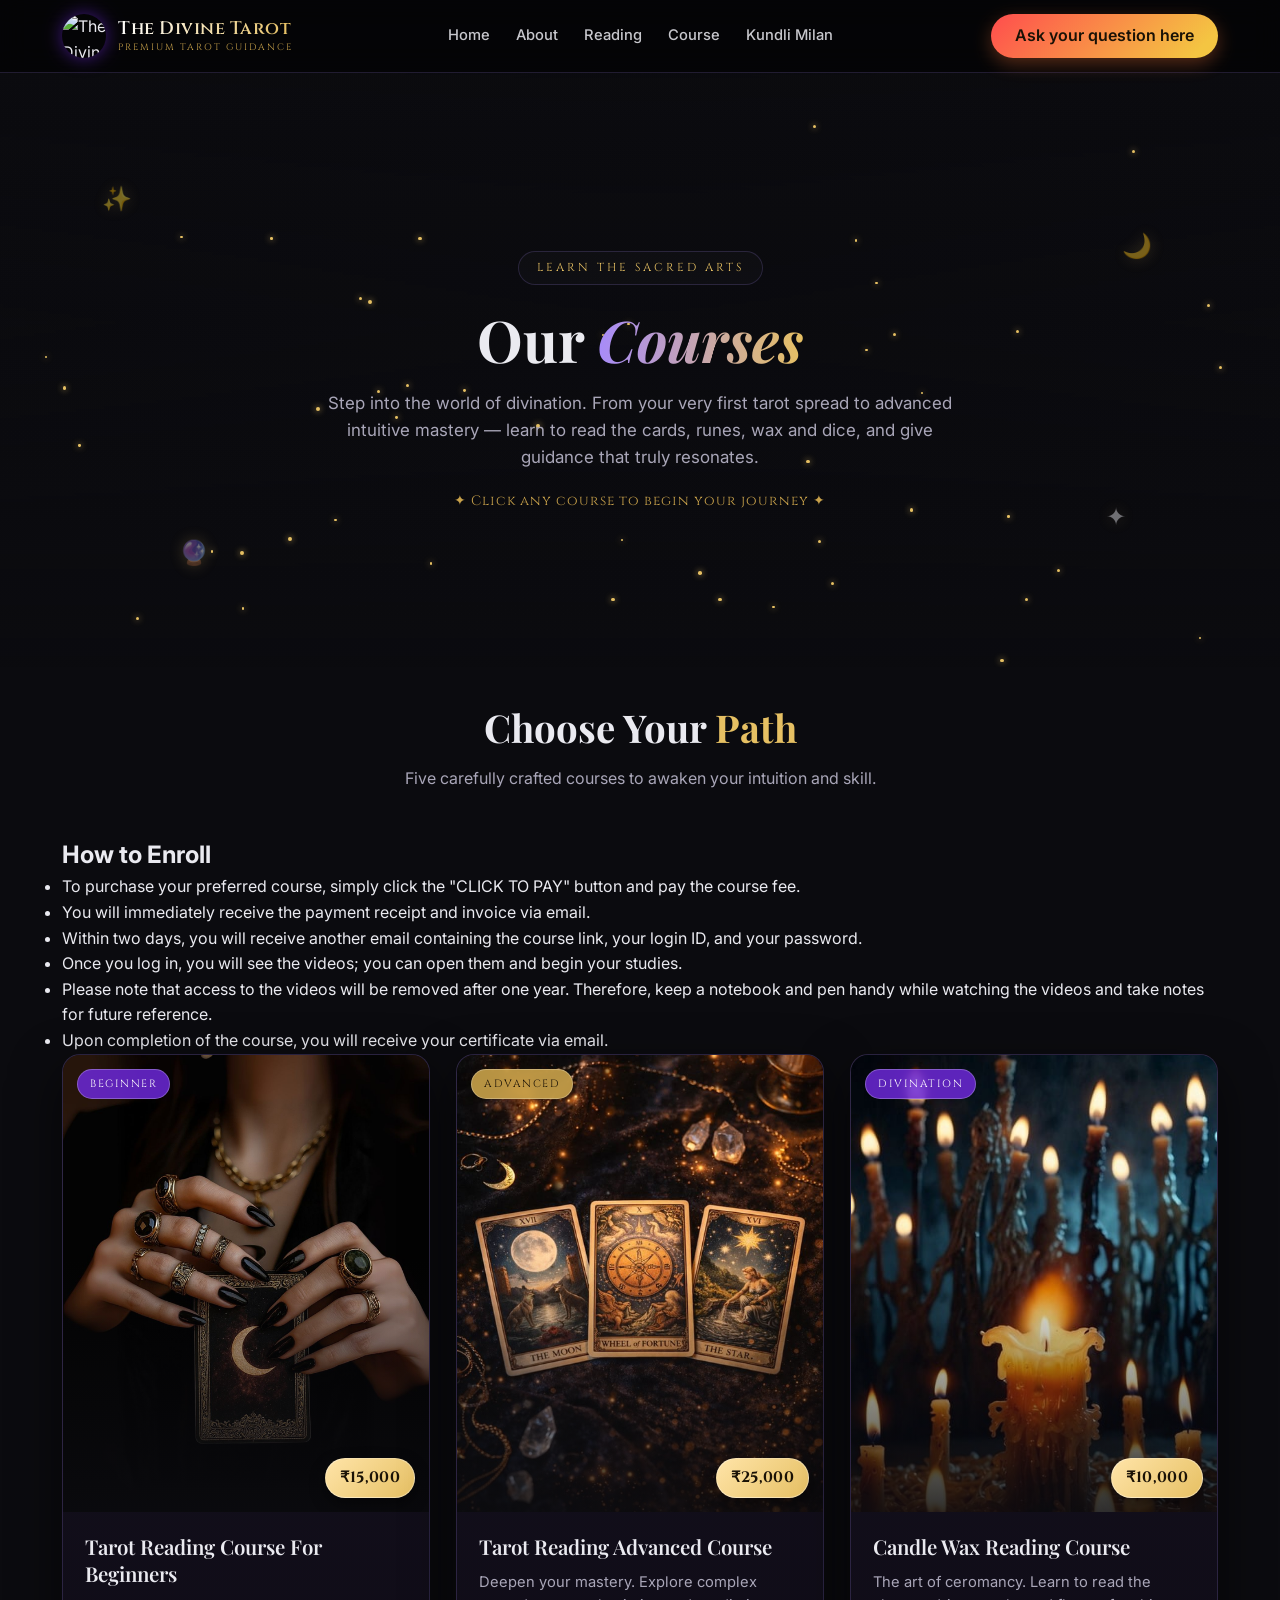
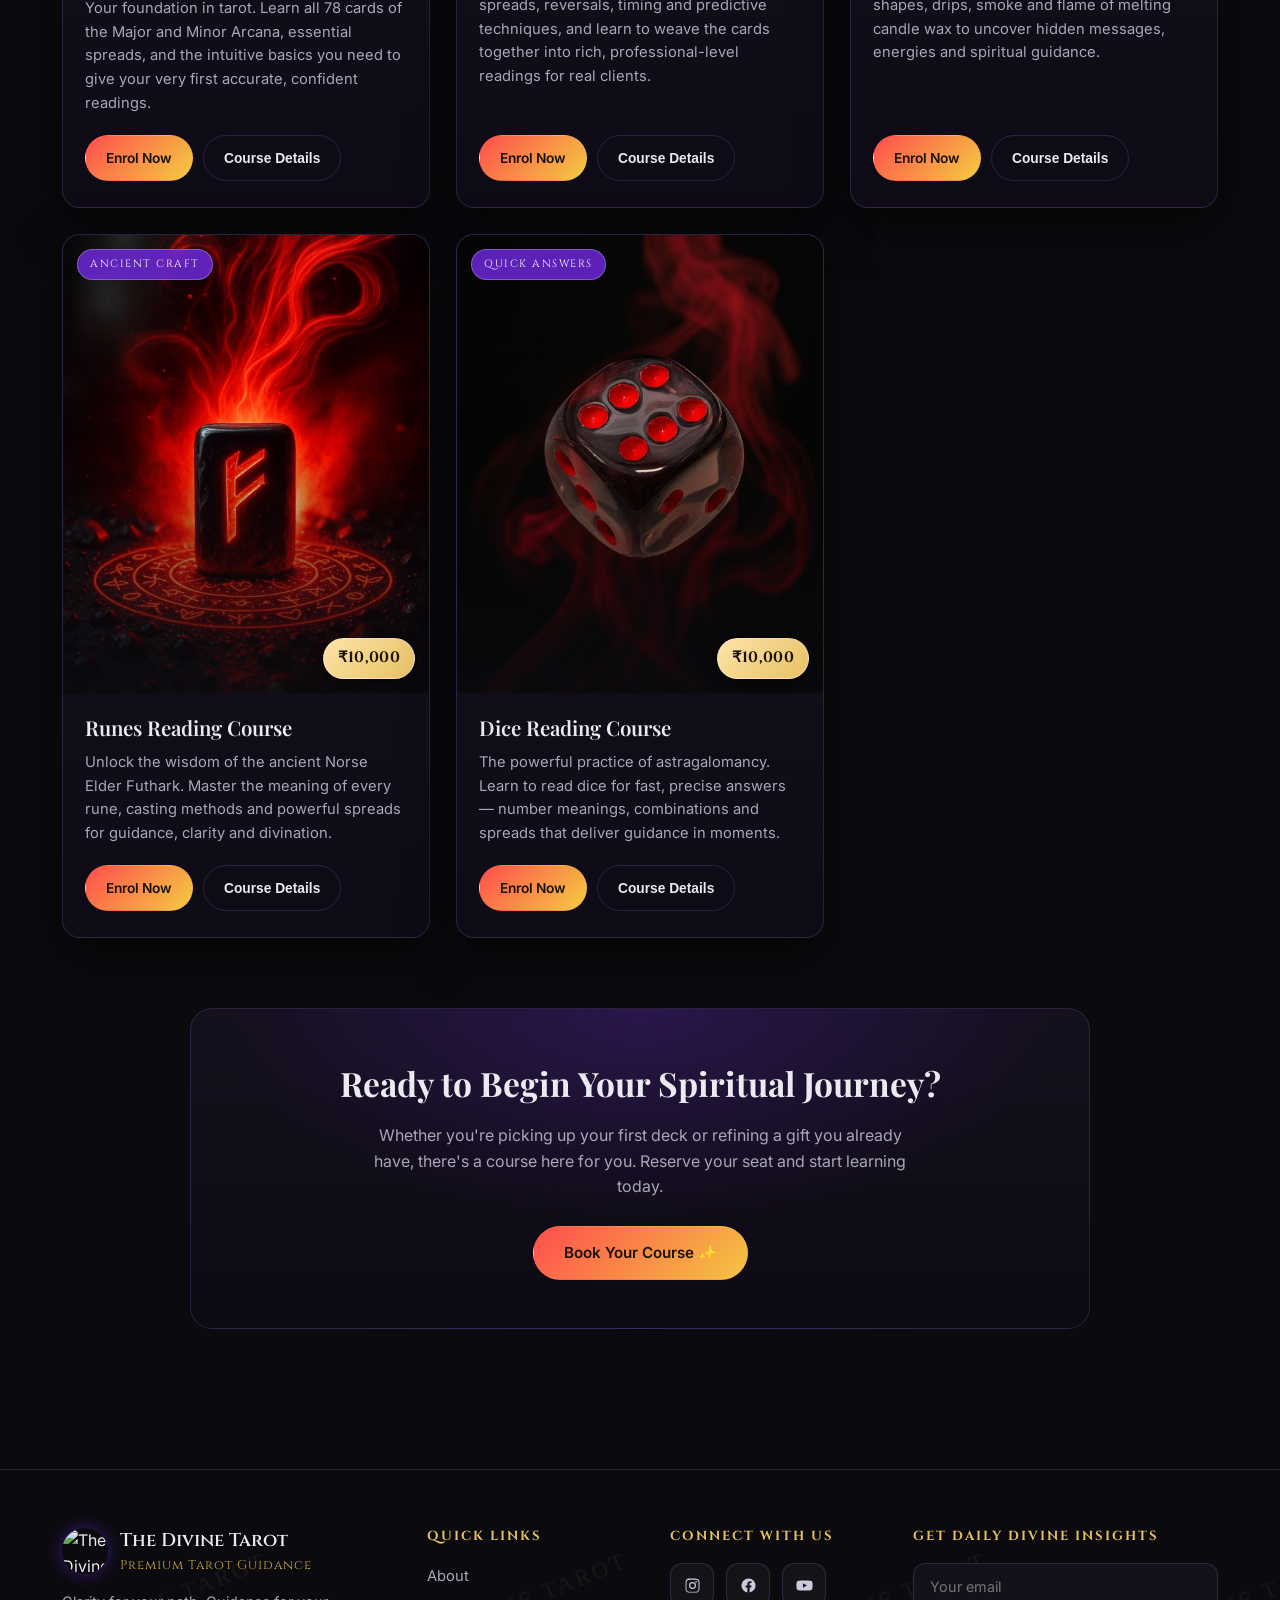
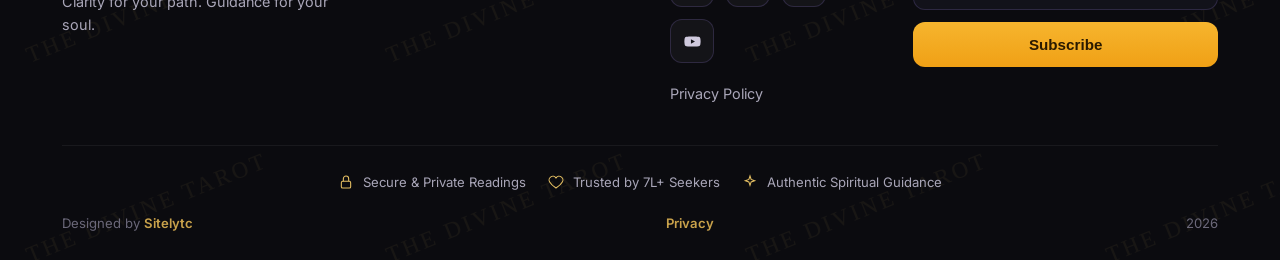
==== commit 79870ab3: "Update index.html" ====
--- a/index.html
+++ b/index.html
@@ -1297,7 +1297,7 @@
         <a href="https://thedivinetarotonline.com/reading">Reading</a>
         <a href="https://learn.thedivinetarotonline.com/">Course</a>
         <a href="https://thedivinetarotonline.com/kundli-milan">Kundli Milan</a>
-        <a href="https://thedivinetarotonline.co.in/">Personal Reading</a>
+        <!-- <a href="https://thedivinetarotonline.co.in/">Personal Reading</a> -->
       </nav>
       <div class="nav-actions">
         <a class="header-cta" href="https://thedivinetarotonline.com/reading">Ask your question here</a>
@@ -1310,7 +1310,7 @@
       <a href="https://thedivinetarotonline.com/reading">Reading</a>
       <a href="https://learn.thedivinetarotonline.com/">Course</a>
       <a href="https://thedivinetarotonline.com/kundli-milan">Kundli Milan</a>
-      <a href="https://thedivinetarotonline.co.in/">Personal Reading</a>
+      <!-- <a href="https://thedivinetarotonline.co.in/">Personal Reading</a> -->
       <a href="https://thedivinetarotonline.com/reading">Ask your question here</a>
     </div>
   </header>
@@ -1493,8 +1493,8 @@
           <h5>Quick Links</h5>
           <ul>
             <li><a href="https://thedivinetarotonline.com/about">About</a></li>
-            <li><a href="https://thedivinetarotonline.com/reading">Readings</a></li>
-            <li><a href="https://thedivinetarotonline.com/reading?upgrade=1">Premium</a></li>
+            <!-- <li><a href="https://thedivinetarotonline.com/reading">Readings</a></li> -->
+            <!-- <li><a href="https://thedivinetarotonline.com/reading?upgrade=1">Premium</a></li> -->
           </ul>
         </div>
 
@@ -1798,4 +1798,4 @@
   </script>
 </body>
 
-</html>+</html>
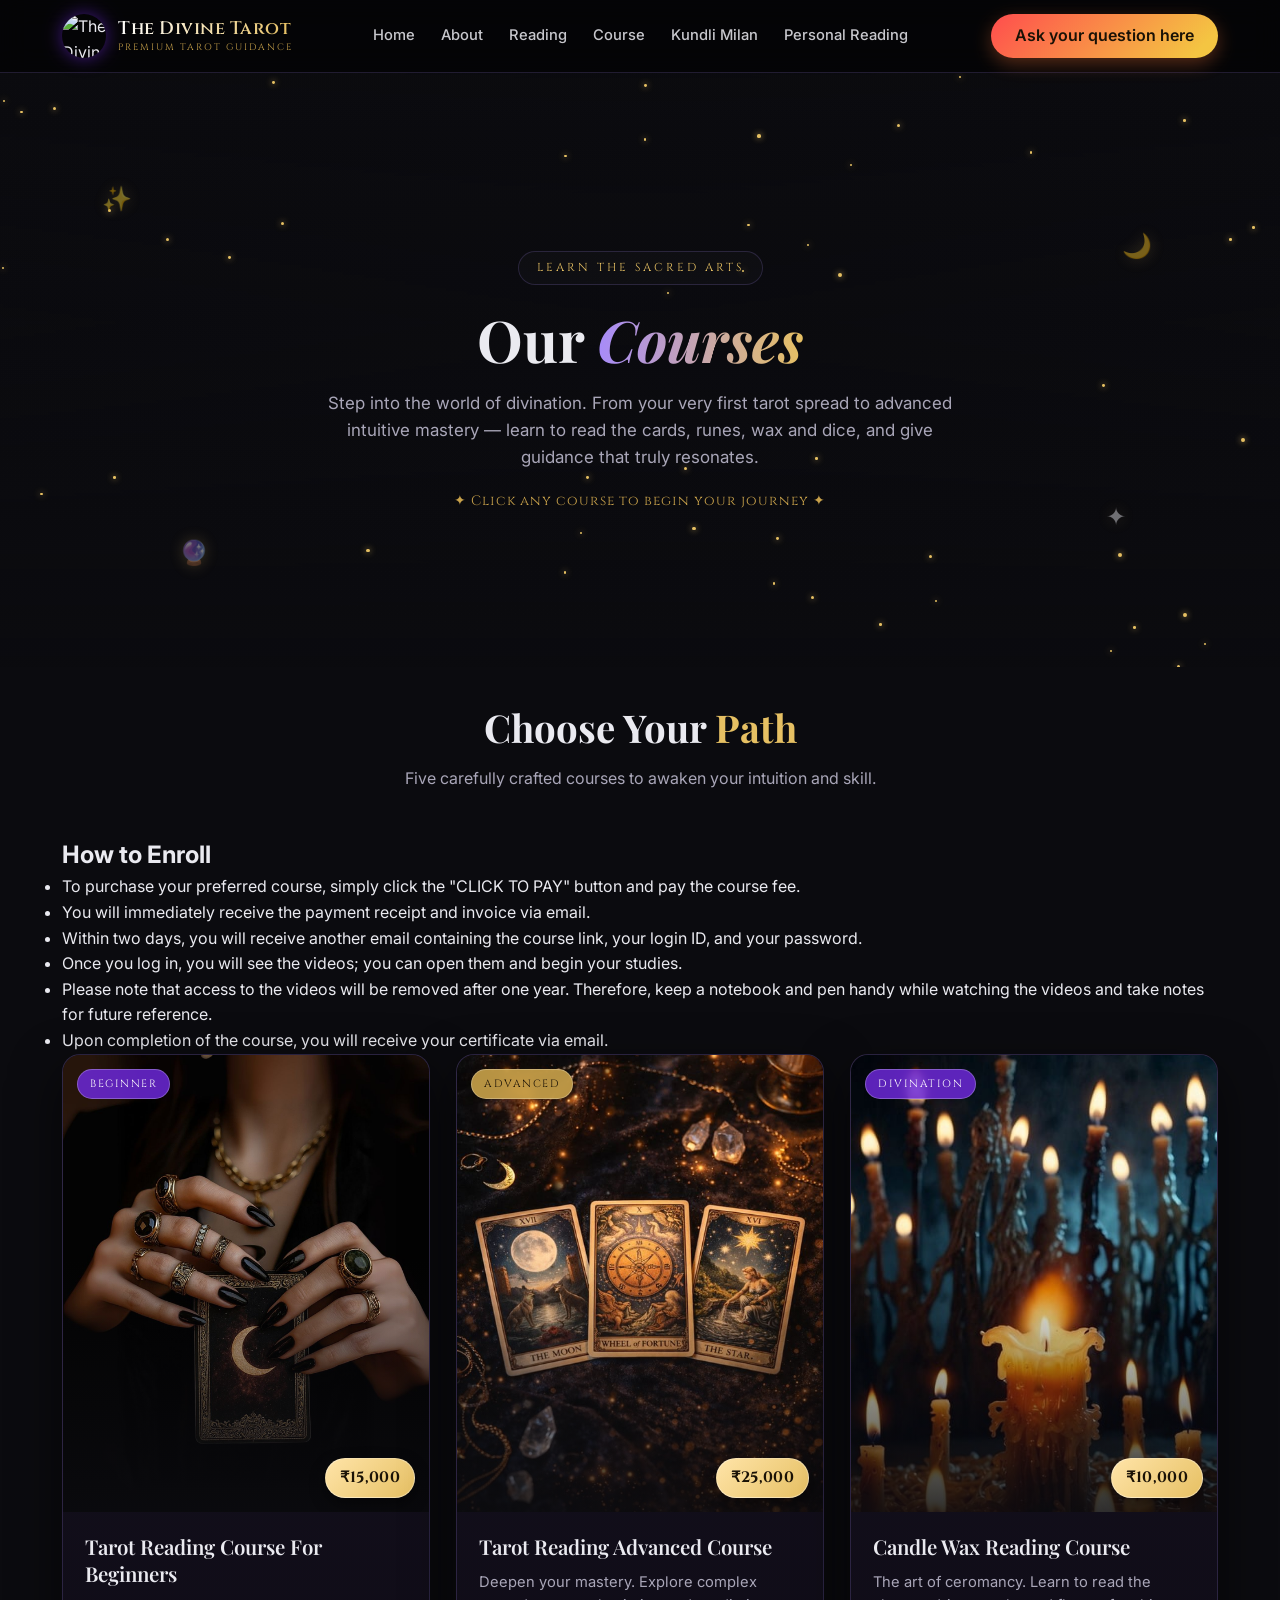
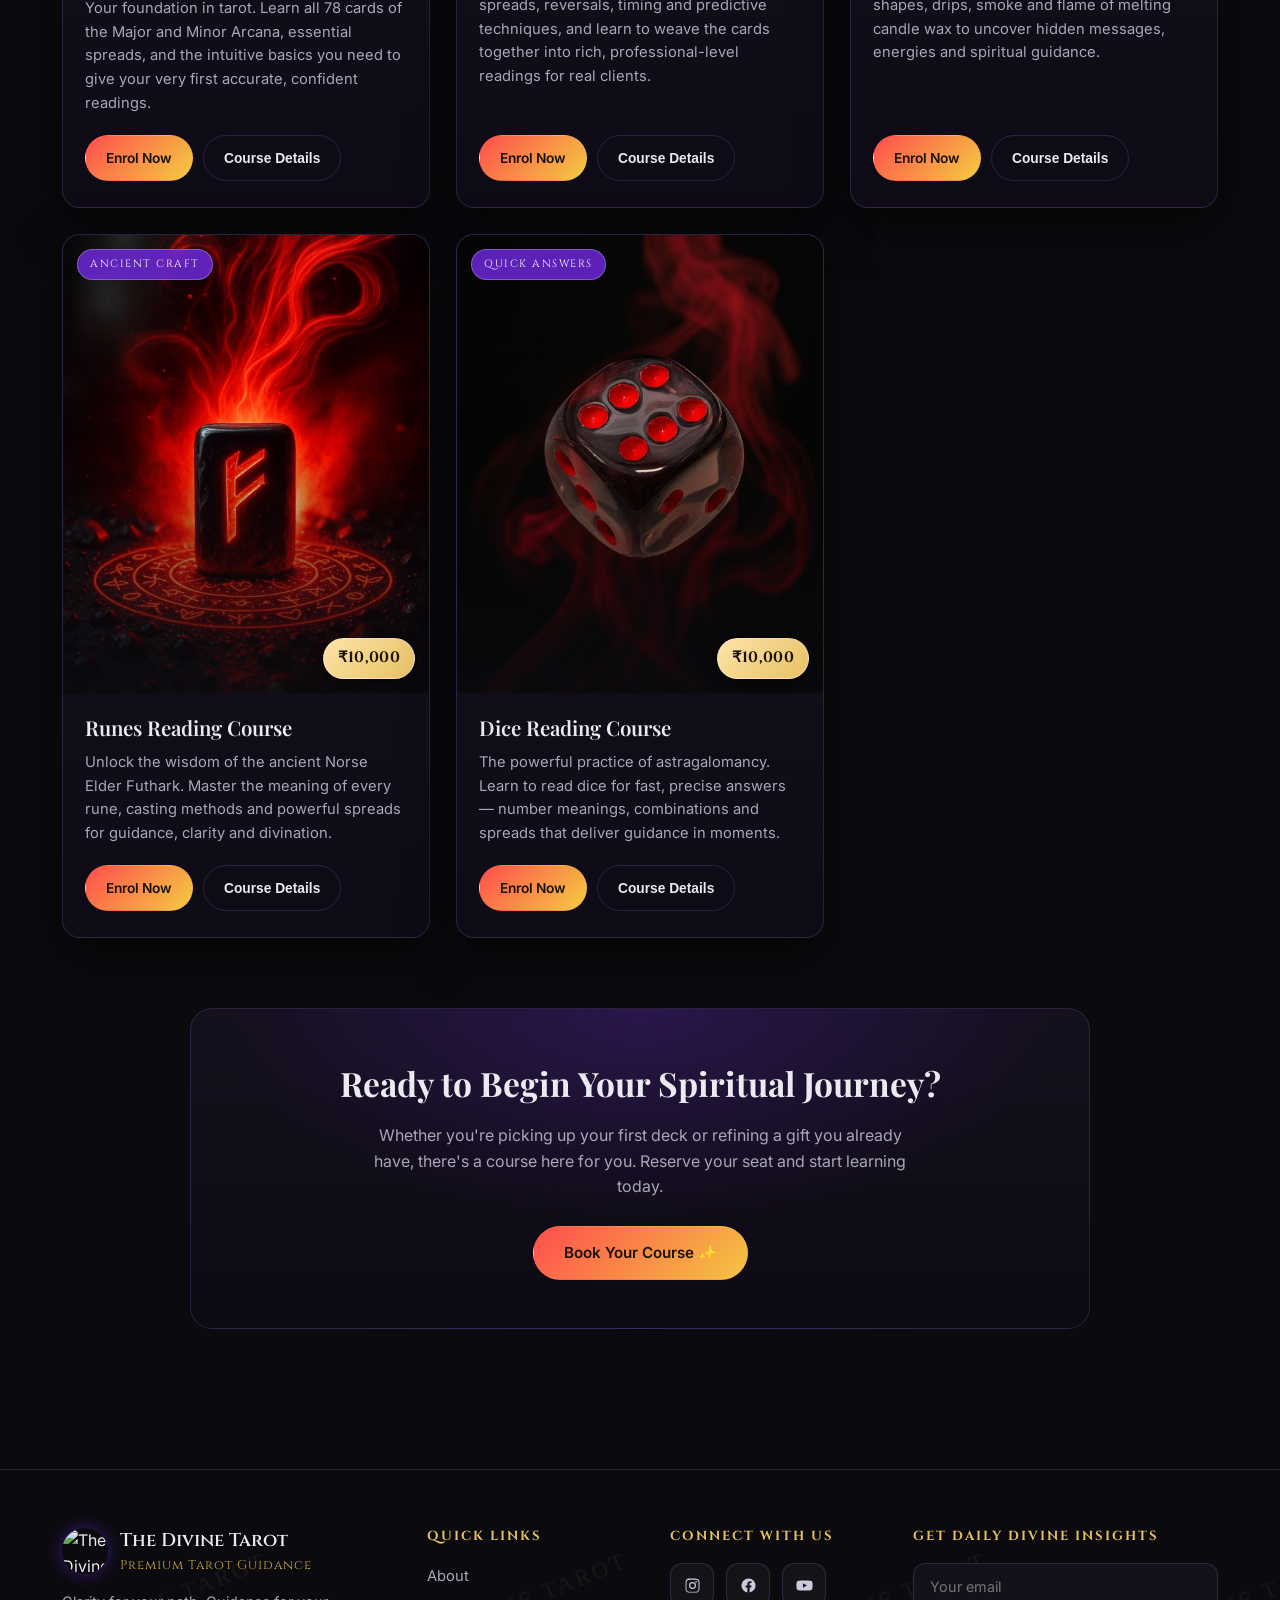
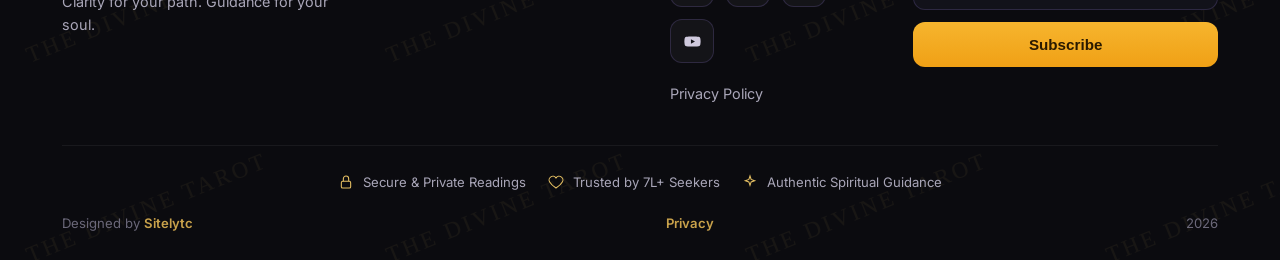
==== commit 453c34c0: "Update index.html" ====
--- a/index.html
+++ b/index.html
@@ -1297,7 +1297,7 @@
         <a href="https://thedivinetarotonline.com/reading">Reading</a>
         <a href="https://learn.thedivinetarotonline.com/">Course</a>
         <a href="https://thedivinetarotonline.com/kundli-milan">Kundli Milan</a>
-        <!-- <a href="https://thedivinetarotonline.co.in/">Personal Reading</a> -->
+        <a href="https://booking.thedivinetarotonline.com/">Personal Reading</a>
       </nav>
       <div class="nav-actions">
         <a class="header-cta" href="https://thedivinetarotonline.com/reading">Ask your question here</a>
@@ -1310,7 +1310,7 @@
       <a href="https://thedivinetarotonline.com/reading">Reading</a>
       <a href="https://learn.thedivinetarotonline.com/">Course</a>
       <a href="https://thedivinetarotonline.com/kundli-milan">Kundli Milan</a>
-      <!-- <a href="https://thedivinetarotonline.co.in/">Personal Reading</a> -->
+      <a href="https://booking.thedivinetarotonline.com/">Personal Reading</a>
       <a href="https://thedivinetarotonline.com/reading">Ask your question here</a>
     </div>
   </header>
